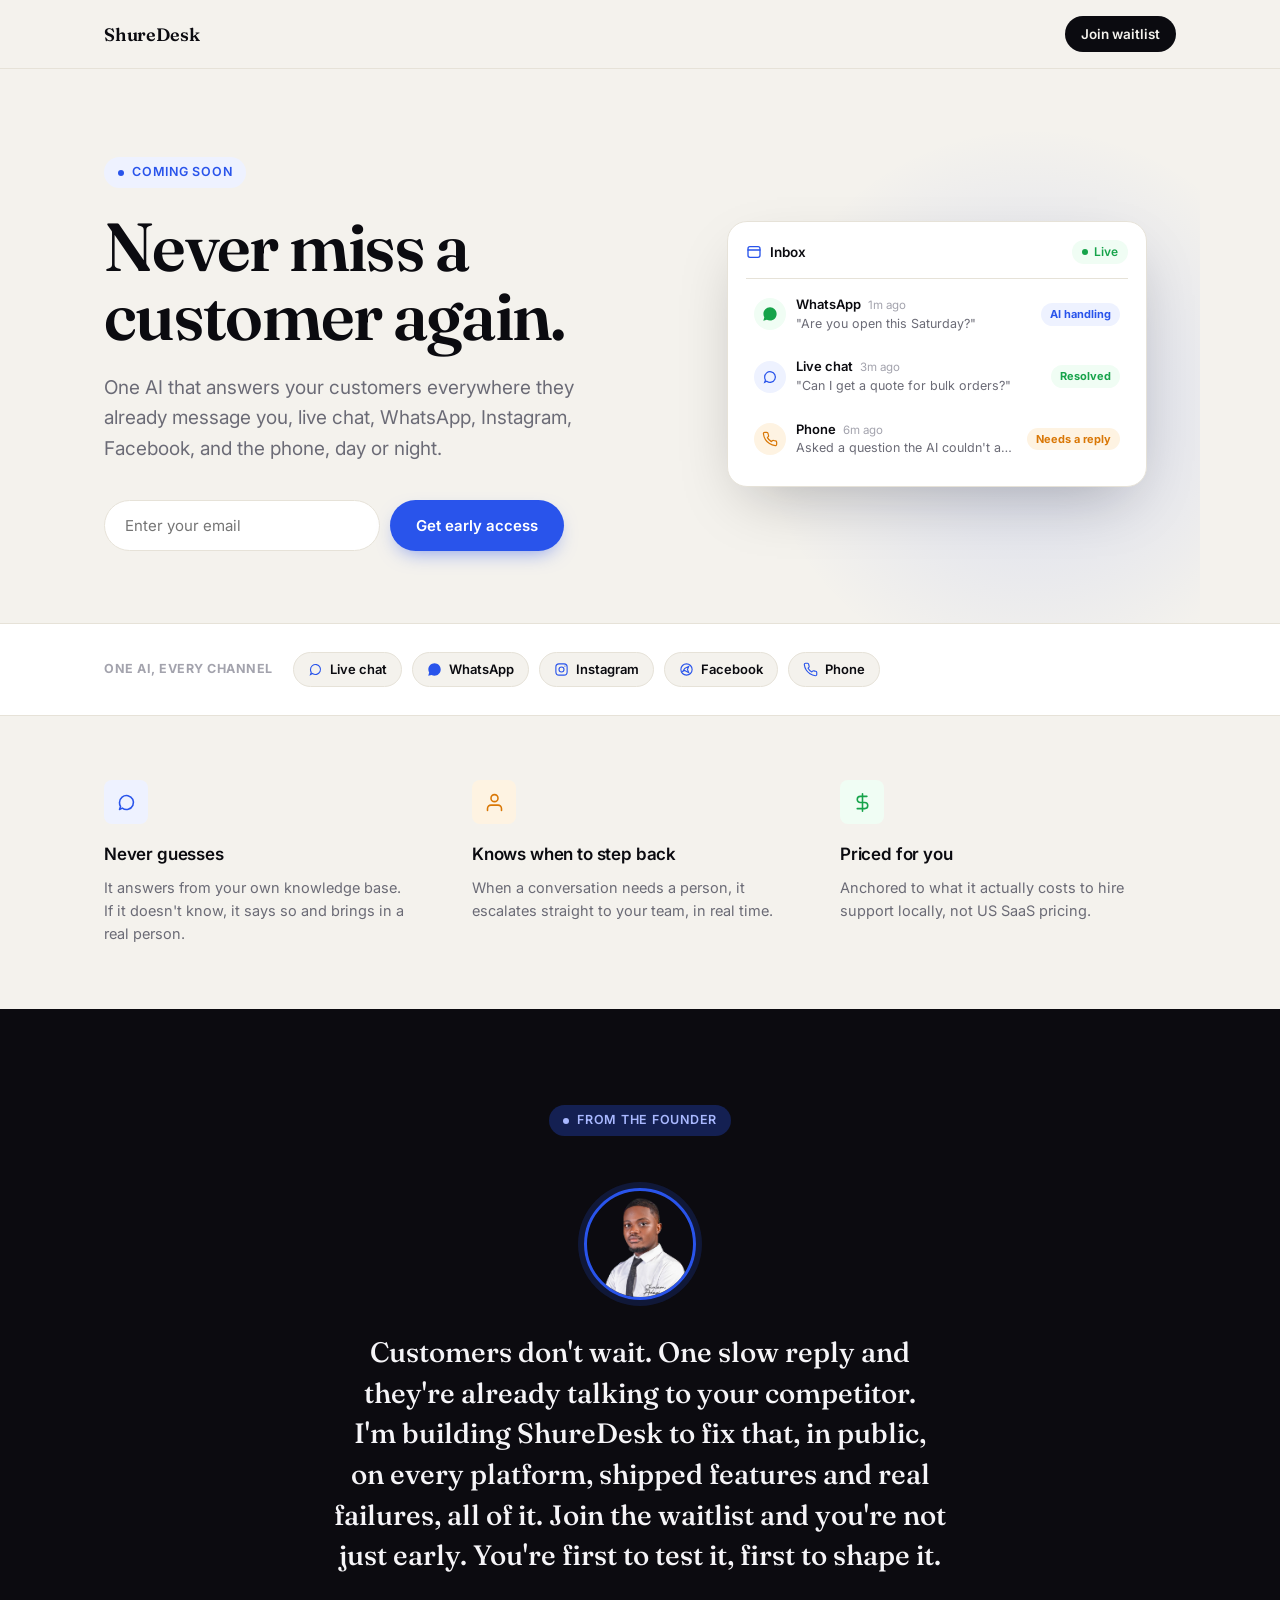
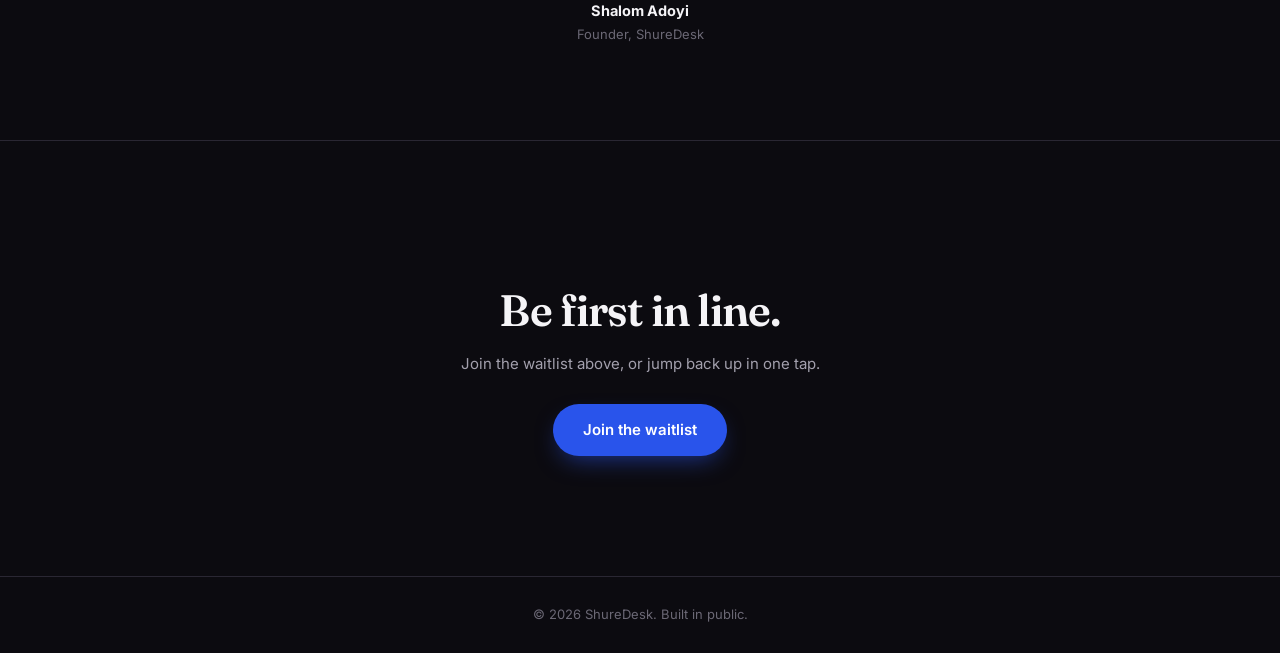
==== index.html @ 43ba2ecc "Remove the pricing/trust row under the hero form Co-Authored-By: Claude Sonnet 5 <noreply@anthropic." ====
<!doctype html>
<html lang="en" data-theme="light">
  <head>
    <meta charset="UTF-8" />
    <meta name="viewport" content="width=device-width, initial-scale=1.0" />
    <title>ShureDesk — Never miss a customer again</title>
    <meta
      name="description"
      content="ShureDesk is one AI that answers your customers everywhere they already message you: live chat, WhatsApp, Instagram, Facebook, and the phone. Join the waitlist."
    />
    <link rel="preconnect" href="https://fonts.googleapis.com" />
    <link rel="preconnect" href="https://fonts.gstatic.com" crossorigin />
    <link
      href="https://fonts.googleapis.com/css2?family=Fraunces:opsz,wght@9..144,500;9..144,600;9..144,700&family=Inter:wght@400;500;600;700&display=swap"
      rel="stylesheet"
    />
    <link rel="stylesheet" href="styles.css" />
  </head>
  <body>
    <nav class="nav">
      <div class="wrap nav-inner">
        <span class="wordmark font-display">ShureDesk</span>
        <a href="#signup" class="nav-cta">Join waitlist</a>
      </div>
    </nav>

    <main>
      <!-- ============ HERO ============ -->
      <section class="hero wrap">
        <div class="hero-glow" aria-hidden="true"></div>

        <div class="reveal hero-copy" id="signup">
          <span class="eyebrow"><span class="eyebrow-dot"></span>Coming soon</span>
          <h1 class="font-display">Never miss a customer again.</h1>
          <p class="lede">
            One AI that answers your customers everywhere they already message you, live chat,
            WhatsApp, Instagram, Facebook, and the phone, day or night.
          </p>

          <form class="signup-form" id="waitlist-form" novalidate>
            <label for="email" class="sr-only" style="position: absolute; left: -9999px">Email address</label>
            <input type="email" id="email" name="email" placeholder="Enter your email" required autocomplete="email" />
            <input type="text" name="company" id="company" tabindex="-1" autocomplete="off" style="position: absolute; left: -9999px" />
            <button type="submit" id="submit-btn">Get early access</button>
          </form>
          <p class="form-status" id="form-status"></p>

          <div class="success-card" id="success-card">
            <h3 class="font-display">You're on the list.</h3>
            <p>We'll email you the moment ShureDesk is ready for early access.</p>
          </div>
        </div>

        <!-- Simulated product UI, not a photo — an honest mockup of what the
             real Inbox looks like, matching the real dashboard's own status
             labels (AI handling / Needs a reply / Resolved). -->
        <div class="reveal reveal-delay-1 hero-visual">
          <div class="inbox-mock">
            <div class="inbox-mock-head">
              <span class="inbox-mock-badge">
                <svg viewBox="0 0 24 24" fill="none" stroke="currentColor" stroke-width="2" stroke-linecap="round" stroke-linejoin="round"><rect x="3" y="4" width="18" height="16" rx="3" /><path d="M3 9h18" /></svg>
                Inbox
              </span>
              <span class="inbox-mock-status"><span class="dot"></span>Live</span>
            </div>
            <ul class="inbox-mock-list">
              <li>
                <span class="inbox-avatar tint-success">
                  <svg viewBox="0 0 24 24" fill="currentColor"><path d="M12.04 2c-5.46 0-9.9 4.44-9.9 9.9 0 1.75.46 3.45 1.32 4.95L2 22l5.25-1.38a9.9 9.9 0 0 0 4.79 1.22h.01c5.46 0 9.9-4.44 9.9-9.9S17.5 2 12.04 2Z" /></svg>
                </span>
                <span class="inbox-row-text">
                  <span class="inbox-row-title">WhatsApp <span class="inbox-row-time">1m ago</span></span>
                  <span class="inbox-row-preview">"Are you open this Saturday?"</span>
                </span>
                <span class="inbox-tag tint-primary">AI handling</span>
              </li>
              <li>
                <span class="inbox-avatar tint-primary">
                  <svg viewBox="0 0 24 24" fill="none" stroke="currentColor" stroke-width="1.8"><path d="M4 12a8 8 0 1 1 3.2 6.4L4 20l1.2-3.4A7.96 7.96 0 0 1 4 12Z" /></svg>
                </span>
                <span class="inbox-row-text">
                  <span class="inbox-row-title">Live chat <span class="inbox-row-time">3m ago</span></span>
                  <span class="inbox-row-preview">"Can I get a quote for bulk orders?"</span>
                </span>
                <span class="inbox-tag tint-success">Resolved</span>
              </li>
              <li>
                <span class="inbox-avatar tint-amber">
                  <svg viewBox="0 0 24 24" fill="none" stroke="currentColor" stroke-width="1.8" stroke-linecap="round" stroke-linejoin="round"><path d="M22 16.92v3a2 2 0 0 1-2.18 2 19.79 19.79 0 0 1-8.63-3.07 19.5 19.5 0 0 1-6-6 19.79 19.79 0 0 1-3.07-8.67A2 2 0 0 1 4.11 2h3a2 2 0 0 1 2 1.72c.13.96.36 1.9.68 2.81a2 2 0 0 1-.45 2.11L8.09 9.91a16 16 0 0 0 6 6l1.27-1.27a2 2 0 0 1 2.11-.45c.91.32 1.85.55 2.81.68A2 2 0 0 1 22 16.92Z" /></svg>
                </span>
                <span class="inbox-row-text">
                  <span class="inbox-row-title">Phone <span class="inbox-row-time">6m ago</span></span>
                  <span class="inbox-row-preview">Asked a question the AI couldn't answer</span>
                </span>
                <span class="inbox-tag tint-amber">Needs a reply</span>
              </li>
            </ul>
          </div>
        </div>
      </section>

      <!-- ============ CHANNEL STRIP ============ -->
      <section class="channel-strip">
        <div class="wrap channel-strip-inner">
          <span class="channel-strip-label">One AI, every channel</span>
          <div class="channel-icons">
            <span class="channel-pill"><svg viewBox="0 0 24 24" fill="none" stroke="currentColor" stroke-width="1.8"><path d="M4 12a8 8 0 1 1 3.2 6.4L4 20l1.2-3.4A7.96 7.96 0 0 1 4 12Z" /></svg>Live chat</span>
            <span class="channel-pill"><svg viewBox="0 0 24 24" fill="currentColor"><path d="M12.04 2c-5.46 0-9.9 4.44-9.9 9.9 0 1.75.46 3.45 1.32 4.95L2 22l5.25-1.38a9.9 9.9 0 0 0 4.79 1.22h.01c5.46 0 9.9-4.44 9.9-9.9S17.5 2 12.04 2Z" /></svg>WhatsApp</span>
            <span class="channel-pill"><svg viewBox="0 0 24 24" fill="none" stroke="currentColor" stroke-width="1.8"><rect x="3" y="3" width="18" height="18" rx="5" /><circle cx="12" cy="12" r="4" /><circle cx="17.5" cy="6.5" r="1" fill="currentColor" stroke="none" /></svg>Instagram</span>
            <span class="channel-pill"><svg viewBox="0 0 24 24" fill="none" stroke="currentColor" stroke-width="1.8"><circle cx="12" cy="12" r="9" /><path d="M9 10.5 15.5 7l-2 5 2 5-6.5-3.5-3 1.5Z" /></svg>Facebook</span>
            <span class="channel-pill"><svg viewBox="0 0 24 24" fill="none" stroke="currentColor" stroke-width="1.8" stroke-linecap="round" stroke-linejoin="round"><path d="M22 16.92v3a2 2 0 0 1-2.18 2 19.79 19.79 0 0 1-8.63-3.07 19.5 19.5 0 0 1-6-6 19.79 19.79 0 0 1-3.07-8.67A2 2 0 0 1 4.11 2h3a2 2 0 0 1 2 1.72c.13.96.36 1.9.68 2.81a2 2 0 0 1-.45 2.11L8.09 9.91a16 16 0 0 0 6 6l1.27-1.27a2 2 0 0 1 2.11-.45c.91.32 1.85.55 2.81.68A2 2 0 0 1 22 16.92Z" /></svg>Phone</span>
          </div>
        </div>
      </section>

      <!-- ============ THREE HIGHLIGHTS ============ -->
      <section class="wrap">
        <div class="highlight-grid">
          <div class="highlight reveal">
            <div class="highlight-icon tint-primary">
              <svg viewBox="0 0 24 24" fill="none" stroke="currentColor" stroke-width="1.8" stroke-linecap="round" stroke-linejoin="round"><path d="M4 12a8 8 0 1 1 3.2 6.4L4 20l1.2-3.4A7.96 7.96 0 0 1 4 12Z" /></svg>
            </div>
            <h3>Never guesses</h3>
            <p>It answers from your own knowledge base. If it doesn't know, it says so and brings in a real person.</p>
          </div>
          <div class="highlight reveal reveal-delay-1">
            <div class="highlight-icon tint-amber">
              <svg viewBox="0 0 24 24" fill="none" stroke="currentColor" stroke-width="1.8" stroke-linecap="round" stroke-linejoin="round"><path d="M20 21v-2a4 4 0 0 0-4-4H8a4 4 0 0 0-4 4v2" /><circle cx="12" cy="7" r="4" /></svg>
            </div>
            <h3>Knows when to step back</h3>
            <p>When a conversation needs a person, it escalates straight to your team, in real time.</p>
          </div>
          <div class="highlight reveal reveal-delay-2">
            <div class="highlight-icon tint-success">
              <svg viewBox="0 0 24 24" fill="none" stroke="currentColor" stroke-width="1.8" stroke-linecap="round" stroke-linejoin="round"><path d="M12 2v20M17 5H9.5a3.5 3.5 0 0 0 0 7h5a3.5 3.5 0 0 1 0 7H6" /></svg>
            </div>
            <h3>Priced for you</h3>
            <p>Anchored to what it actually costs to hire support locally, not US SaaS pricing.</p>
          </div>
        </div>
      </section>

      <!-- ============ FOUNDER'S NOTE (dark spotlight) ============ -->
      <section class="founder-section">
        <div class="wrap founder-note reveal">
          <span class="eyebrow eyebrow-dark"><span class="eyebrow-dot"></span>From the founder</span>
          <div class="founder-photo-wrap">
            <img src="assets/founder.png" alt="Shalom Adoyi, founder of ShureDesk" class="founder-photo" />
          </div>
          <p class="founder-quote font-display">
            Customers don't wait. One slow reply and they're already talking to your
            competitor. I'm building ShureDesk to fix that, in public, on every platform,
            shipped features and real failures, all of it. Join the waitlist and you're not
            just early. You're first to test it, first to shape it.
          </p>
          <p class="founder-name">Shalom Adoyi</p>
          <p class="founder-title">Founder, ShureDesk</p>
        </div>
      </section>

      <!-- ============ FINAL CTA (same dark band as founder + footer) ============ -->
      <section class="final-cta-section">
        <div class="wrap final-cta">
          <h2 class="font-display">Be first in line.</h2>
          <p class="final-cta-sub">Join the waitlist above, or jump back up in one tap.</p>
          <a href="#signup" class="final-cta-btn">Join the waitlist</a>
        </div>
      </section>
    </main>

    <footer class="footer-dark">
      <div class="wrap">&copy; <span id="year"></span> ShureDesk. Built in public.</div>
    </footer>

    <script src="script.js"></script>
  </body>
</html>
---- styles.css ----
/* ShureDesk waitlist — same brand system as the real product (apps/web/app/globals.css):
   warm cream background, one flat royal-blue accent, no gradients, Fraunces + Inter.
   Kept deliberately short: this is a waitlist, one clear action, not a full site. */

:root {
  --bg: #f4f2ed;
  --surface: #ffffff;
  --surface-2: #faf8f3;
  --border: #e6e2d8;
  --ink: #0b0b10;
  --ink-soft: #6b6b76;
  --ink-faint: #a3a3ad;
  --primary: #2954eb;
  --primary-dark: #1e3fc4;
  --primary-soft: #eef2ff;
  --success: #16a34a;
  --success-soft: #f0fdf4;
  --error: #d64545;
  --violet: #7c5cfc;
  --violet-soft: #f1eefb;
  --amber: #d97706;
  --amber-soft: #fef3e2;
  --radius-lg: 20px;
  --radius-md: 12px;
  --radius-sm: 8px;
  --radius-pill: 999px;
  --shadow-card: 0 1px 2px rgba(11, 11, 16, 0.04);
  --shadow-lift: 0 24px 60px -20px rgba(11, 11, 16, 0.28);
  color-scheme: light;

  /* Fixed dark-section tokens, deliberate (not tied to the visitor's OS
   * theme), used for the founder spotlight + closing band so the page has
   * real rhythm instead of one long cream field. Same values already used
   * for this file's prefers-color-scheme dark mode, so a dark-mode visitor
   * sees one consistent dark, not two different darks. */
  --dark-bg: #0c0b10;
  --dark-surface: #17151e;
  --dark-border: #2a2733;
  --dark-ink: #f5f4f7;
  --dark-ink-soft: #a3a0ad;
  --dark-ink-faint: #6b6875;
}

@media (prefers-color-scheme: dark) {
  :root:not([data-theme="light"]) {
    --bg: #0c0b10;
    --surface: #17151e;
    --surface-2: #1c1a24;
    --border: #2a2733;
    --ink: #f5f4f7;
    --ink-soft: #a3a0ad;
    --ink-faint: #6b6875;
    --primary-soft: #16233f;
    --success-soft: #10261a;
    --violet-soft: #241f3d;
    --amber-soft: #2e2210;
    color-scheme: dark;
  }
}

* {
  box-sizing: border-box;
}

html {
  scroll-behavior: smooth;
}

@media (prefers-reduced-motion: reduce) {
  html {
    scroll-behavior: auto;
  }
  * {
    animation-duration: 0.01ms !important;
    animation-iteration-count: 1 !important;
    transition-duration: 0.01ms !important;
  }
}

body {
  margin: 0;
  background: var(--bg);
  color: var(--ink);
  font-family: "Inter", -apple-system, BlinkMacSystemFont, "Segoe UI", sans-serif;
  font-size: 16px;
  line-height: 1.5;
  -webkit-font-smoothing: antialiased;
}

.font-display {
  font-family: "Fraunces", Georgia, serif;
}

img,
svg {
  max-width: 100%;
  display: block;
}

a {
  color: inherit;
}

.wrap {
  max-width: 1120px;
  margin-inline: auto;
  padding-inline: 24px;
}

/* ---------- Nav ---------- */

.nav {
  position: sticky;
  top: 0;
  z-index: 20;
  background: color-mix(in srgb, var(--bg) 88%, transparent);
  backdrop-filter: blur(10px);
  border-bottom: 1px solid var(--border);
}

.nav-inner {
  display: flex;
  align-items: center;
  justify-content: space-between;
  padding-block: 16px;
}

.wordmark {
  font-size: 18px;
  font-weight: 600;
  letter-spacing: -0.01em;
}

.nav-cta {
  display: inline-flex;
  align-items: center;
  font-size: 13.5px;
  font-weight: 600;
  padding: 8px 16px;
  border-radius: var(--radius-pill);
  background: var(--ink);
  color: var(--bg);
  border: none;
  cursor: pointer;
  text-decoration: none;
  transition: transform 150ms ease, opacity 150ms ease;
}

.nav-cta:hover {
  opacity: 0.85;
}

.nav-cta:active {
  transform: scale(0.97);
}

/* ---------- Hero ---------- */

.hero {
  position: relative;
  display: grid;
  grid-template-columns: 1.05fr 0.95fr;
  gap: 64px;
  align-items: center;
  padding-block: 88px 72px;
  overflow: hidden;
}

/* A single soft, one-hue glow behind the mockup, not a rainbow gradient,
   just enough to give the hero depth. Purely decorative, sits behind
   everything, never interferes with layout or reading order. */
.hero-glow {
  position: absolute;
  top: 10%;
  right: -10%;
  width: 560px;
  height: 560px;
  background: radial-gradient(circle, color-mix(in srgb, var(--primary) 14%, transparent) 0%, transparent 70%);
  pointer-events: none;
  z-index: 0;
}

.hero-copy,
.hero-visual {
  position: relative;
  z-index: 1;
  /* Grid items default to min-width:auto, which refuses to shrink below the
     content's intrinsic width (e.g. the signup form's nowrap button) — the
     classic CSS Grid overflow trap. Without this, the page overflows
     horizontally at phone width. */
  min-width: 0;
}

@media (max-width: 860px) {
  .hero {
    grid-template-columns: 1fr;
    padding-block: 48px 32px;
    gap: 40px;
  }
  .hero-glow {
    width: 380px;
    height: 380px;
    top: -5%;
    right: -15%;
  }
}

.eyebrow {
  display: inline-flex;
  align-items: center;
  gap: 8px;
  font-size: 12.5px;
  font-weight: 600;
  letter-spacing: 0.06em;
  text-transform: uppercase;
  color: var(--primary);
  background: var(--primary-soft);
  border-radius: var(--radius-pill);
  padding: 6px 14px;
  margin-bottom: 24px;
}

.eyebrow-dot {
  width: 6px;
  height: 6px;
  border-radius: 50%;
  background: var(--primary);
}

.hero h1 {
  font-size: clamp(42px, 6vw, 68px);
  line-height: 1.02;
  letter-spacing: -0.025em;
  font-weight: 600;
  margin: 0 0 22px;
  text-wrap: balance;
}

.hero p.lede {
  font-size: 19px;
  line-height: 1.6;
  color: var(--ink-soft);
  max-width: 50ch;
  margin: 0 0 36px;
}

/* ---------- Signup form ---------- */

.signup-form {
  display: flex;
  gap: 10px;
  max-width: 460px;
}

/* A class-based `display` and the browser's built-in [hidden] rule have
   equal CSS specificity, and this stylesheet loads after the browser's
   default one, so `display: flex` above was silently winning the tie and
   `form.hidden = true` (set on success in script.js) did nothing, the form
   stayed on screen with its disabled "Joining…" button frozen on top of the
   success card. This rule forces [hidden] to actually win. */
.signup-form[hidden] {
  display: none;
}

@media (max-width: 480px) {
  .signup-form {
    flex-direction: column;
  }
}

.signup-form input[type="email"] {
  flex: 1;
  min-width: 0;
  padding: 15px 20px;
  border-radius: var(--radius-pill);
  border: 1.5px solid var(--border);
  background: var(--surface);
  color: var(--ink);
  font-size: 15px;
  font-family: inherit;
  outline: none;
  transition: border-color 150ms ease, box-shadow 150ms ease;
}

.signup-form input[type="email"]:focus {
  border-color: var(--primary);
  box-shadow: 0 0 0 4px var(--primary-soft);
}

.signup-form button {
  flex: none;
  padding: 15px 26px;
  border-radius: var(--radius-pill);
  border: none;
  background: var(--primary);
  color: #fff;
  font-size: 15px;
  font-weight: 600;
  font-family: inherit;
  cursor: pointer;
  box-shadow: 0 8px 20px -8px color-mix(in srgb, var(--primary) 60%, transparent);
  transition: transform 150ms ease, background 150ms ease, box-shadow 150ms ease;
  white-space: nowrap;
}

.signup-form button:hover {
  background: var(--primary-dark);
  box-shadow: 0 10px 24px -8px color-mix(in srgb, var(--primary) 70%, transparent);
}

.signup-form button:active {
  transform: scale(0.97);
}

.signup-form button:disabled {
  opacity: 0.6;
  cursor: not-allowed;
  box-shadow: none;
}

.form-status {
  margin-top: 14px;
  font-size: 14px;
  font-weight: 500;
  display: none;
}

.form-status.visible {
  display: block;
}

.form-status.success {
  color: var(--success);
}

.form-status.error {
  color: var(--error);
}

.success-card {
  display: none;
  max-width: 460px;
  padding: 20px 22px;
  background: var(--success-soft);
  border: 1px solid color-mix(in srgb, var(--success) 30%, transparent);
  border-radius: var(--radius-md);
}

.success-card.visible {
  display: block;
}

.success-card h3 {
  margin: 0 0 4px;
  font-size: 15px;
  color: var(--success);
}

.success-card p {
  margin: 0;
  font-size: 13.5px;
  color: var(--ink-soft);
}

/* ---------- Inbox mockup (hero right column) ---------- */

.inbox-mock {
  background: var(--surface);
  border: 1px solid var(--border);
  border-radius: var(--radius-lg);
  box-shadow: var(--shadow-lift);
  padding: 18px;
  max-width: 420px;
  margin-inline: auto;
}

.inbox-mock-head {
  display: flex;
  align-items: center;
  justify-content: space-between;
  padding-bottom: 14px;
  margin-bottom: 6px;
  border-bottom: 1px solid var(--border);
}

.inbox-mock-badge {
  display: inline-flex;
  align-items: center;
  gap: 8px;
  font-size: 13.5px;
  font-weight: 600;
  color: var(--ink);
}

.inbox-mock-badge svg {
  width: 16px;
  height: 16px;
  color: var(--primary);
}

.inbox-mock-status {
  display: inline-flex;
  align-items: center;
  gap: 6px;
  font-size: 12px;
  font-weight: 600;
  color: var(--success);
  background: var(--success-soft);
  border-radius: var(--radius-pill);
  padding: 3px 10px;
}

.inbox-mock-status .dot {
  width: 6px;
  height: 6px;
  border-radius: 50%;
  background: var(--success);
}

.inbox-mock-list {
  list-style: none;
  margin: 0;
  padding: 0;
  display: flex;
  flex-direction: column;
  gap: 4px;
}

.inbox-mock-list li {
  display: flex;
  align-items: center;
  gap: 10px;
  padding: 10px 8px;
  border-radius: var(--radius-md);
  transition: background 150ms ease;
}

.inbox-mock-list li:hover {
  background: var(--surface-2);
}

.inbox-avatar {
  flex: none;
  width: 32px;
  height: 32px;
  border-radius: 50%;
  display: flex;
  align-items: center;
  justify-content: center;
}

.inbox-avatar svg {
  width: 16px;
  height: 16px;
}

.inbox-row-text {
  display: flex;
  flex-direction: column;
  min-width: 0;
  flex: 1;
}

.inbox-row-title {
  font-size: 13px;
  font-weight: 600;
  color: var(--ink);
}

.inbox-row-time {
  font-weight: 400;
  color: var(--ink-faint);
  font-size: 11.5px;
  margin-left: 4px;
}

.inbox-row-preview {
  font-size: 12.5px;
  color: var(--ink-soft);
  white-space: nowrap;
  overflow: hidden;
  text-overflow: ellipsis;
}

.inbox-tag {
  flex: none;
  font-size: 11px;
  font-weight: 700;
  padding: 3px 9px;
  border-radius: var(--radius-pill);
}

/* ---------- Tint utilities (icon badges throughout) ---------- */

.tint-primary {
  background: var(--primary-soft);
  color: var(--primary);
}
.tint-violet {
  background: var(--violet-soft);
  color: var(--violet);
}
.tint-amber {
  background: var(--amber-soft);
  color: var(--amber);
}
.tint-success {
  background: var(--success-soft);
  color: var(--success);
}

/* ---------- Channel strip ---------- */

.channel-strip {
  background: var(--surface);
  border-block: 1px solid var(--border);
  padding-block: 28px;
}

.channel-strip-inner {
  display: flex;
  align-items: center;
  gap: 20px;
  flex-wrap: wrap;
}

.channel-strip-label {
  font-size: 12.5px;
  font-weight: 700;
  letter-spacing: 0.04em;
  text-transform: uppercase;
  color: var(--ink-faint);
  flex: none;
}

.channel-icons {
  display: flex;
  flex-wrap: wrap;
  gap: 10px;
  flex: 1;
}

.channel-pill {
  display: inline-flex;
  align-items: center;
  gap: 7px;
  font-size: 13px;
  font-weight: 600;
  color: var(--ink);
  background: var(--bg);
  border: 1px solid var(--border);
  border-radius: var(--radius-pill);
  padding: 7px 14px;
}

.channel-pill svg {
  width: 15px;
  height: 15px;
  color: var(--primary);
}

/* ---------- Sections ---------- */

section {
  padding-block: 64px;
}

/* ---------- Three highlights ---------- */

.highlight-grid {
  display: grid;
  grid-template-columns: repeat(3, 1fr);
  gap: 32px;
}

@media (max-width: 760px) {
  .highlight-grid {
    grid-template-columns: 1fr;
    gap: 36px;
  }
}

.highlight-icon {
  width: 44px;
  height: 44px;
  border-radius: var(--radius-sm);
  display: flex;
  align-items: center;
  justify-content: center;
  margin-bottom: 18px;
}

.highlight-icon svg {
  width: 21px;
  height: 21px;
}

.highlight h3 {
  font-size: 17px;
  font-weight: 600;
  margin: 0 0 8px;
  letter-spacing: -0.01em;
}

.highlight p {
  font-size: 14.5px;
  line-height: 1.6;
  color: var(--ink-soft);
  margin: 0;
  max-width: 34ch;
}

/* ---------- Founder's note (dark spotlight section) ---------- */

.founder-section {
  background: var(--dark-bg);
  padding-block: 96px;
}

.founder-note {
  display: flex;
  flex-direction: column;
  align-items: center;
  text-align: center;
  max-width: 700px;
}

.eyebrow-dark {
  color: #a9b8ff;
  background: color-mix(in srgb, var(--primary) 30%, transparent);
}

.eyebrow-dark .eyebrow-dot {
  background: #a9b8ff;
}

.founder-photo-wrap {
  margin: 28px 0 32px;
}

.founder-photo {
  width: 112px;
  height: 112px;
  border-radius: 50%;
  object-fit: cover;
  object-position: top center;
  border: 3px solid var(--primary);
  box-shadow: 0 0 0 6px color-mix(in srgb, var(--primary) 18%, transparent);
  display: block;
}

.founder-quote {
  font-size: clamp(21px, 2.6vw, 28px);
  line-height: 1.45;
  font-weight: 500;
  color: var(--dark-ink);
  margin: 0 0 24px;
  text-wrap: balance;
}

.founder-name {
  margin: 0;
  font-size: 14.5px;
  font-weight: 700;
  color: var(--dark-ink);
}

.founder-title {
  margin: 3px 0 0;
  font-size: 13px;
  color: var(--dark-ink-faint);
}

/* ---------- Final CTA + footer (same dark band as the founder section) ---------- */

.final-cta-section {
  background: var(--dark-bg);
  border-top: 1px solid var(--dark-border);
}

.final-cta {
  text-align: center;
  padding-block: 72px 56px;
}

.final-cta h2 {
  font-size: clamp(30px, 4.2vw, 44px);
  font-weight: 600;
  letter-spacing: -0.02em;
  color: var(--dark-ink);
  margin: 0 0 10px;
}

.final-cta-sub {
  margin: 0 0 28px;
  font-size: 15px;
  color: var(--dark-ink-soft);
}

.final-cta-btn {
  display: inline-flex;
  align-items: center;
  justify-content: center;
  padding: 15px 30px;
  border-radius: var(--radius-pill);
  background: var(--primary);
  color: #fff;
  font-size: 15px;
  font-weight: 600;
  text-decoration: none;
  box-shadow: 0 10px 24px -8px color-mix(in srgb, var(--primary) 60%, transparent);
  transition: transform 150ms ease, background 150ms ease;
}

.final-cta-btn:hover {
  background: var(--primary-dark);
}

.final-cta-btn:active {
  transform: scale(0.97);
}

.footer-dark {
  background: var(--dark-bg);
  border-top: 1px solid var(--dark-border);
  padding-block: 28px;
  text-align: center;
  font-size: 13px;
  color: var(--dark-ink-faint);
}

/* ---------- Reveal-on-load (restrained, not scroll-jacked) ---------- */

.reveal {
  animation: fade-up 600ms cubic-bezier(0.16, 1, 0.3, 1) both;
}

.reveal-delay-1 {
  animation-delay: 80ms;
}
.reveal-delay-2 {
  animation-delay: 160ms;
}

@keyframes fade-up {
  from {
    opacity: 0;
    transform: translateY(10px);
  }
  to {
    opacity: 1;
    transform: translateY(0);
  }
}
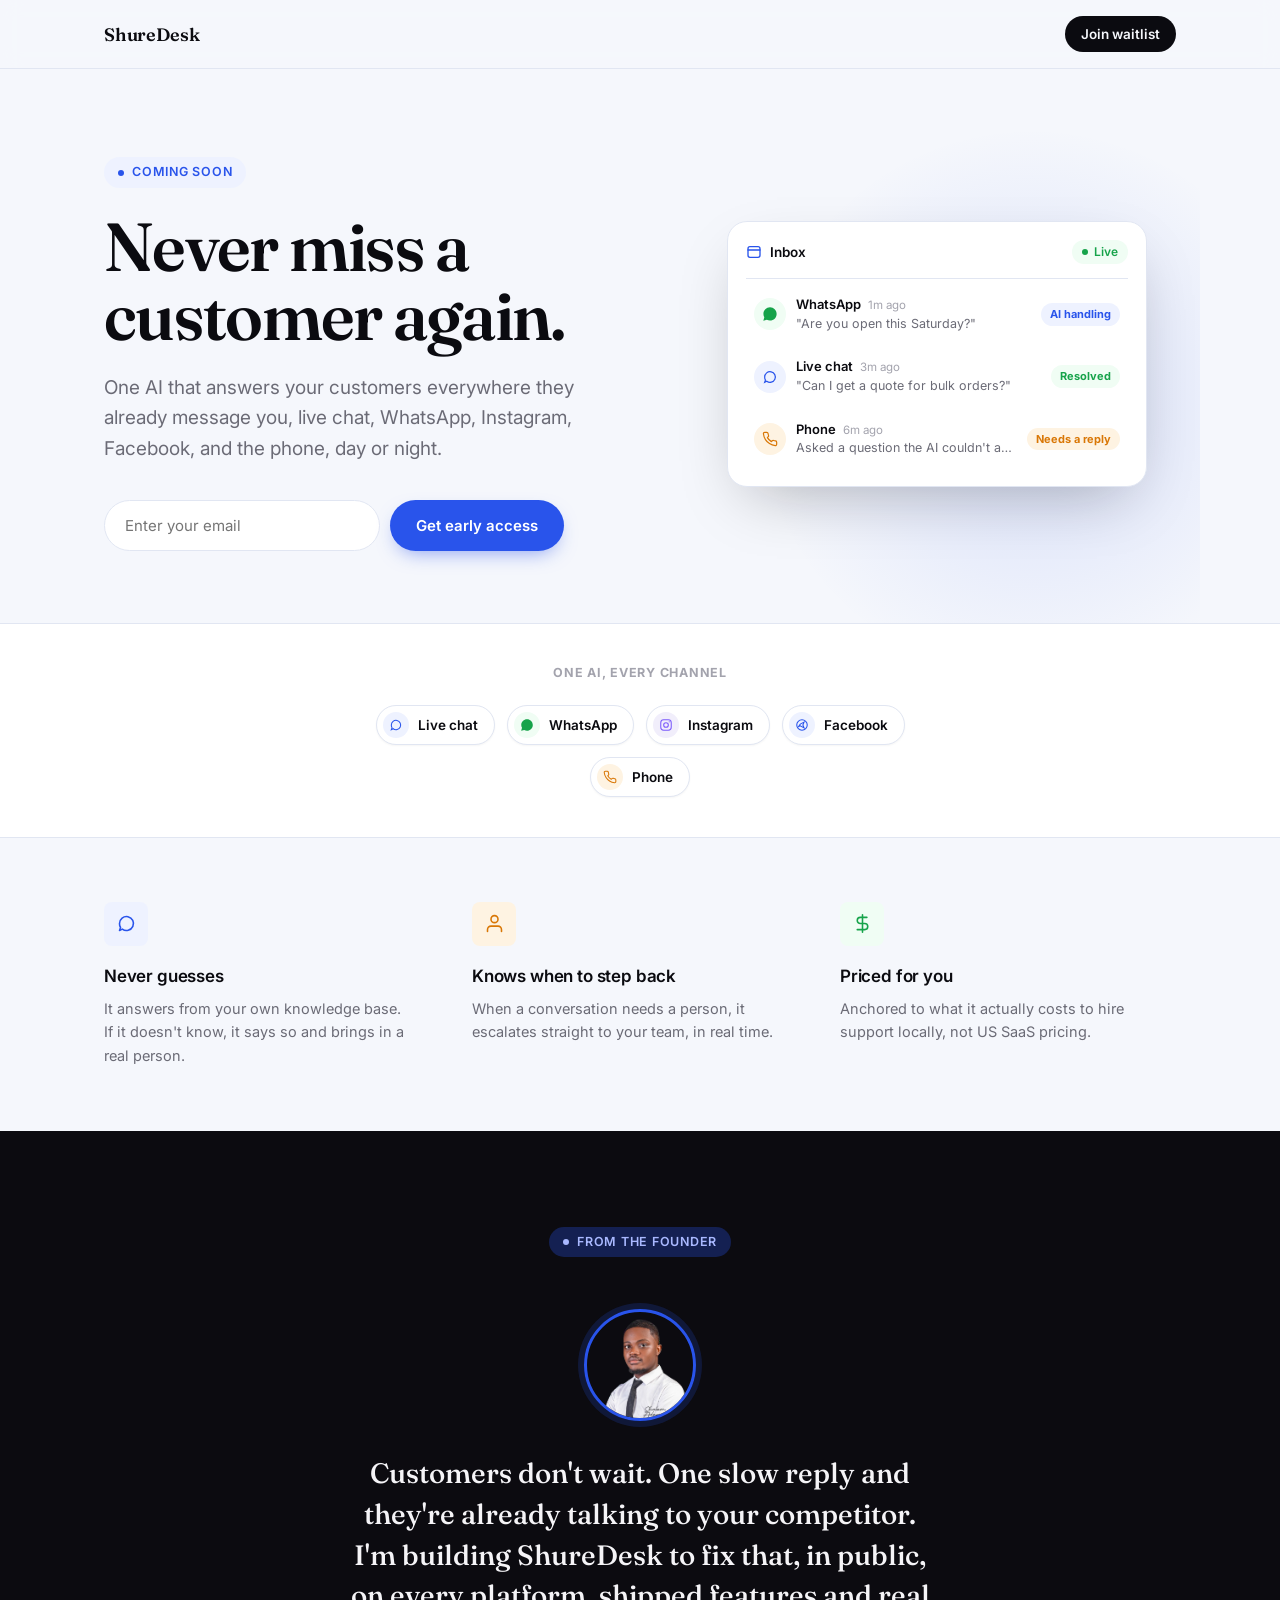
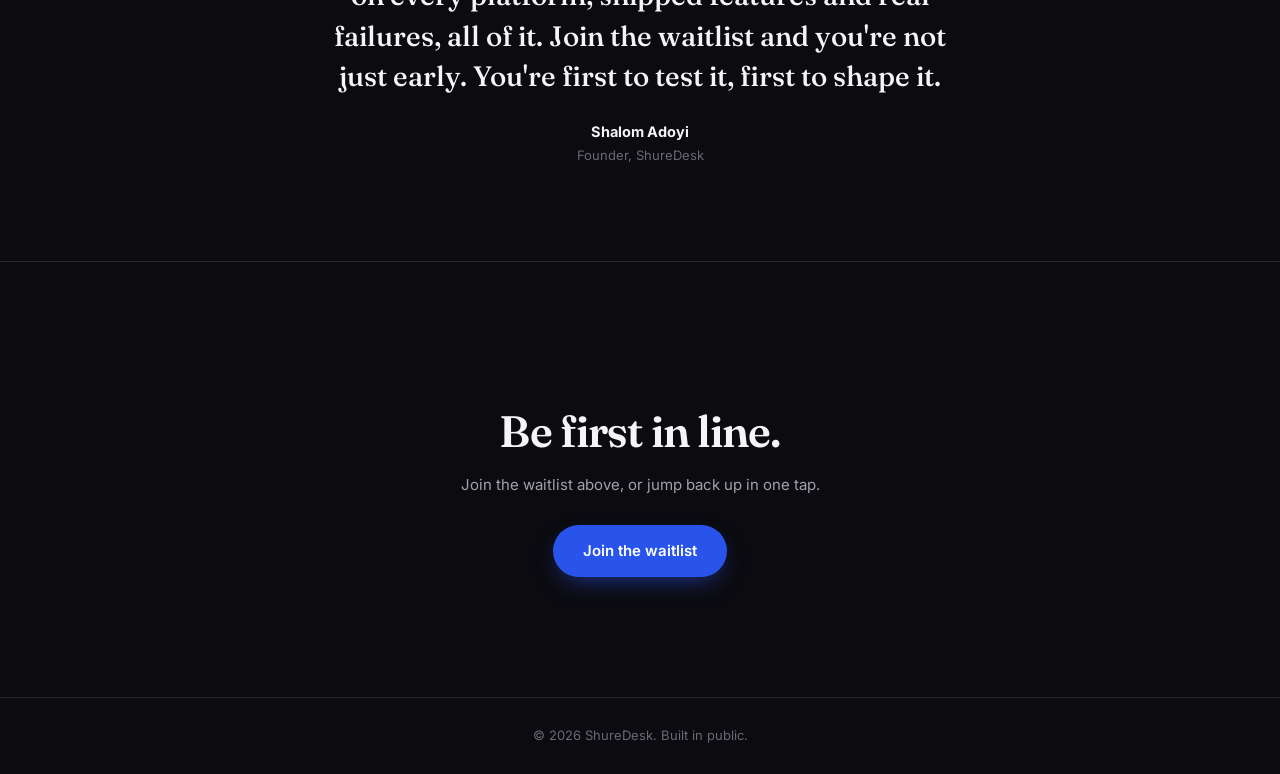
==== commit bbd87e5a: "Redesign the channel strip, was lopsided at mid widths The old layout (label left, pills wrapping ri" ====
--- a/index.html
+++ b/index.html
@@ -104,11 +104,26 @@
         <div class="wrap channel-strip-inner">
           <span class="channel-strip-label">One AI, every channel</span>
           <div class="channel-icons">
-            <span class="channel-pill"><svg viewBox="0 0 24 24" fill="none" stroke="currentColor" stroke-width="1.8"><path d="M4 12a8 8 0 1 1 3.2 6.4L4 20l1.2-3.4A7.96 7.96 0 0 1 4 12Z" /></svg>Live chat</span>
-            <span class="channel-pill"><svg viewBox="0 0 24 24" fill="currentColor"><path d="M12.04 2c-5.46 0-9.9 4.44-9.9 9.9 0 1.75.46 3.45 1.32 4.95L2 22l5.25-1.38a9.9 9.9 0 0 0 4.79 1.22h.01c5.46 0 9.9-4.44 9.9-9.9S17.5 2 12.04 2Z" /></svg>WhatsApp</span>
-            <span class="channel-pill"><svg viewBox="0 0 24 24" fill="none" stroke="currentColor" stroke-width="1.8"><rect x="3" y="3" width="18" height="18" rx="5" /><circle cx="12" cy="12" r="4" /><circle cx="17.5" cy="6.5" r="1" fill="currentColor" stroke="none" /></svg>Instagram</span>
-            <span class="channel-pill"><svg viewBox="0 0 24 24" fill="none" stroke="currentColor" stroke-width="1.8"><circle cx="12" cy="12" r="9" /><path d="M9 10.5 15.5 7l-2 5 2 5-6.5-3.5-3 1.5Z" /></svg>Facebook</span>
-            <span class="channel-pill"><svg viewBox="0 0 24 24" fill="none" stroke="currentColor" stroke-width="1.8" stroke-linecap="round" stroke-linejoin="round"><path d="M22 16.92v3a2 2 0 0 1-2.18 2 19.79 19.79 0 0 1-8.63-3.07 19.5 19.5 0 0 1-6-6 19.79 19.79 0 0 1-3.07-8.67A2 2 0 0 1 4.11 2h3a2 2 0 0 1 2 1.72c.13.96.36 1.9.68 2.81a2 2 0 0 1-.45 2.11L8.09 9.91a16 16 0 0 0 6 6l1.27-1.27a2 2 0 0 1 2.11-.45c.91.32 1.85.55 2.81.68A2 2 0 0 1 22 16.92Z" /></svg>Phone</span>
+            <span class="channel-pill">
+              <span class="channel-pill-icon tint-primary"><svg viewBox="0 0 24 24" fill="none" stroke="currentColor" stroke-width="1.8"><path d="M4 12a8 8 0 1 1 3.2 6.4L4 20l1.2-3.4A7.96 7.96 0 0 1 4 12Z" /></svg></span>
+              Live chat
+            </span>
+            <span class="channel-pill">
+              <span class="channel-pill-icon tint-success"><svg viewBox="0 0 24 24" fill="currentColor"><path d="M12.04 2c-5.46 0-9.9 4.44-9.9 9.9 0 1.75.46 3.45 1.32 4.95L2 22l5.25-1.38a9.9 9.9 0 0 0 4.79 1.22h.01c5.46 0 9.9-4.44 9.9-9.9S17.5 2 12.04 2Z" /></svg></span>
+              WhatsApp
+            </span>
+            <span class="channel-pill">
+              <span class="channel-pill-icon tint-violet"><svg viewBox="0 0 24 24" fill="none" stroke="currentColor" stroke-width="1.8"><rect x="3" y="3" width="18" height="18" rx="5" /><circle cx="12" cy="12" r="4" /><circle cx="17.5" cy="6.5" r="1" fill="currentColor" stroke="none" /></svg></span>
+              Instagram
+            </span>
+            <span class="channel-pill">
+              <span class="channel-pill-icon tint-primary"><svg viewBox="0 0 24 24" fill="none" stroke="currentColor" stroke-width="1.8"><circle cx="12" cy="12" r="9" /><path d="M9 10.5 15.5 7l-2 5 2 5-6.5-3.5-3 1.5Z" /></svg></span>
+              Facebook
+            </span>
+            <span class="channel-pill">
+              <span class="channel-pill-icon tint-amber"><svg viewBox="0 0 24 24" fill="none" stroke="currentColor" stroke-width="1.8" stroke-linecap="round" stroke-linejoin="round"><path d="M22 16.92v3a2 2 0 0 1-2.18 2 19.79 19.79 0 0 1-8.63-3.07 19.5 19.5 0 0 1-6-6 19.79 19.79 0 0 1-3.07-8.67A2 2 0 0 1 4.11 2h3a2 2 0 0 1 2 1.72c.13.96.36 1.9.68 2.81a2 2 0 0 1-.45 2.11L8.09 9.91a16 16 0 0 0 6 6l1.27-1.27a2 2 0 0 1 2.11-.45c.91.32 1.85.55 2.81.68A2 2 0 0 1 22 16.92Z" /></svg></span>
+              Phone
+            </span>
           </div>
         </div>
       </section>
--- a/styles.css
+++ b/styles.css
@@ -1,12 +1,15 @@
 /* ShureDesk waitlist — same brand system as the real product (apps/web/app/globals.css):
-   warm cream background, one flat royal-blue accent, no gradients, Fraunces + Inter.
-   Kept deliberately short: this is a waitlist, one clear action, not a full site. */
+   one flat royal-blue accent, no gradients, Fraunces + Inter. The page
+   background is a deliberate departure from the product's warm cream: a
+   cool, soft blue-white instead, ties into the accent color rather than
+   reading as plain grey. Waitlist-only, the rest of the brand keeps the
+   warm cream. */
 
 :root {
-  --bg: #f4f2ed;
+  --bg: #f5f7fc;
   --surface: #ffffff;
-  --surface-2: #faf8f3;
-  --border: #e6e2d8;
+  --surface-2: #eef1fa;
+  --border: #e1e6f2;
   --ink: #0b0b10;
   --ink-soft: #6b6b76;
   --ink-faint: #a3a3ad;
@@ -514,49 +517,66 @@
 .channel-strip {
   background: var(--surface);
   border-block: 1px solid var(--border);
-  padding-block: 28px;
+  padding-block: 40px;
 }
 
 .channel-strip-inner {
   display: flex;
-  align-items: center;
-  gap: 20px;
-  flex-wrap: wrap;
+  flex-direction: column;
+  align-items: center;
+  gap: 22px;
+  text-align: center;
 }
 
 .channel-strip-label {
   font-size: 12.5px;
   font-weight: 700;
-  letter-spacing: 0.04em;
+  letter-spacing: 0.06em;
   text-transform: uppercase;
   color: var(--ink-faint);
-  flex: none;
 }
 
 .channel-icons {
   display: flex;
   flex-wrap: wrap;
-  gap: 10px;
-  flex: 1;
+  justify-content: center;
+  gap: 12px;
+  max-width: 560px;
 }
 
 .channel-pill {
   display: inline-flex;
   align-items: center;
-  gap: 7px;
-  font-size: 13px;
+  gap: 9px;
+  font-size: 13.5px;
   font-weight: 600;
   color: var(--ink);
-  background: var(--bg);
+  background: var(--surface);
   border: 1px solid var(--border);
   border-radius: var(--radius-pill);
-  padding: 7px 14px;
-}
-
-.channel-pill svg {
-  width: 15px;
-  height: 15px;
-  color: var(--primary);
+  padding: 6px 16px 6px 6px;
+  box-shadow: var(--shadow-card);
+  transition: transform 150ms ease, box-shadow 150ms ease;
+}
+
+.channel-pill:hover {
+  transform: translateY(-2px);
+  box-shadow: var(--shadow-lift);
+}
+
+.channel-pill-icon {
+  flex: none;
+  width: 26px;
+  height: 26px;
+  border-radius: 50%;
+  display: flex;
+  align-items: center;
+  justify-content: center;
+}
+
+.channel-pill-icon svg {
+  width: 14px;
+  height: 14px;
 }
 
 /* ---------- Sections ---------- */
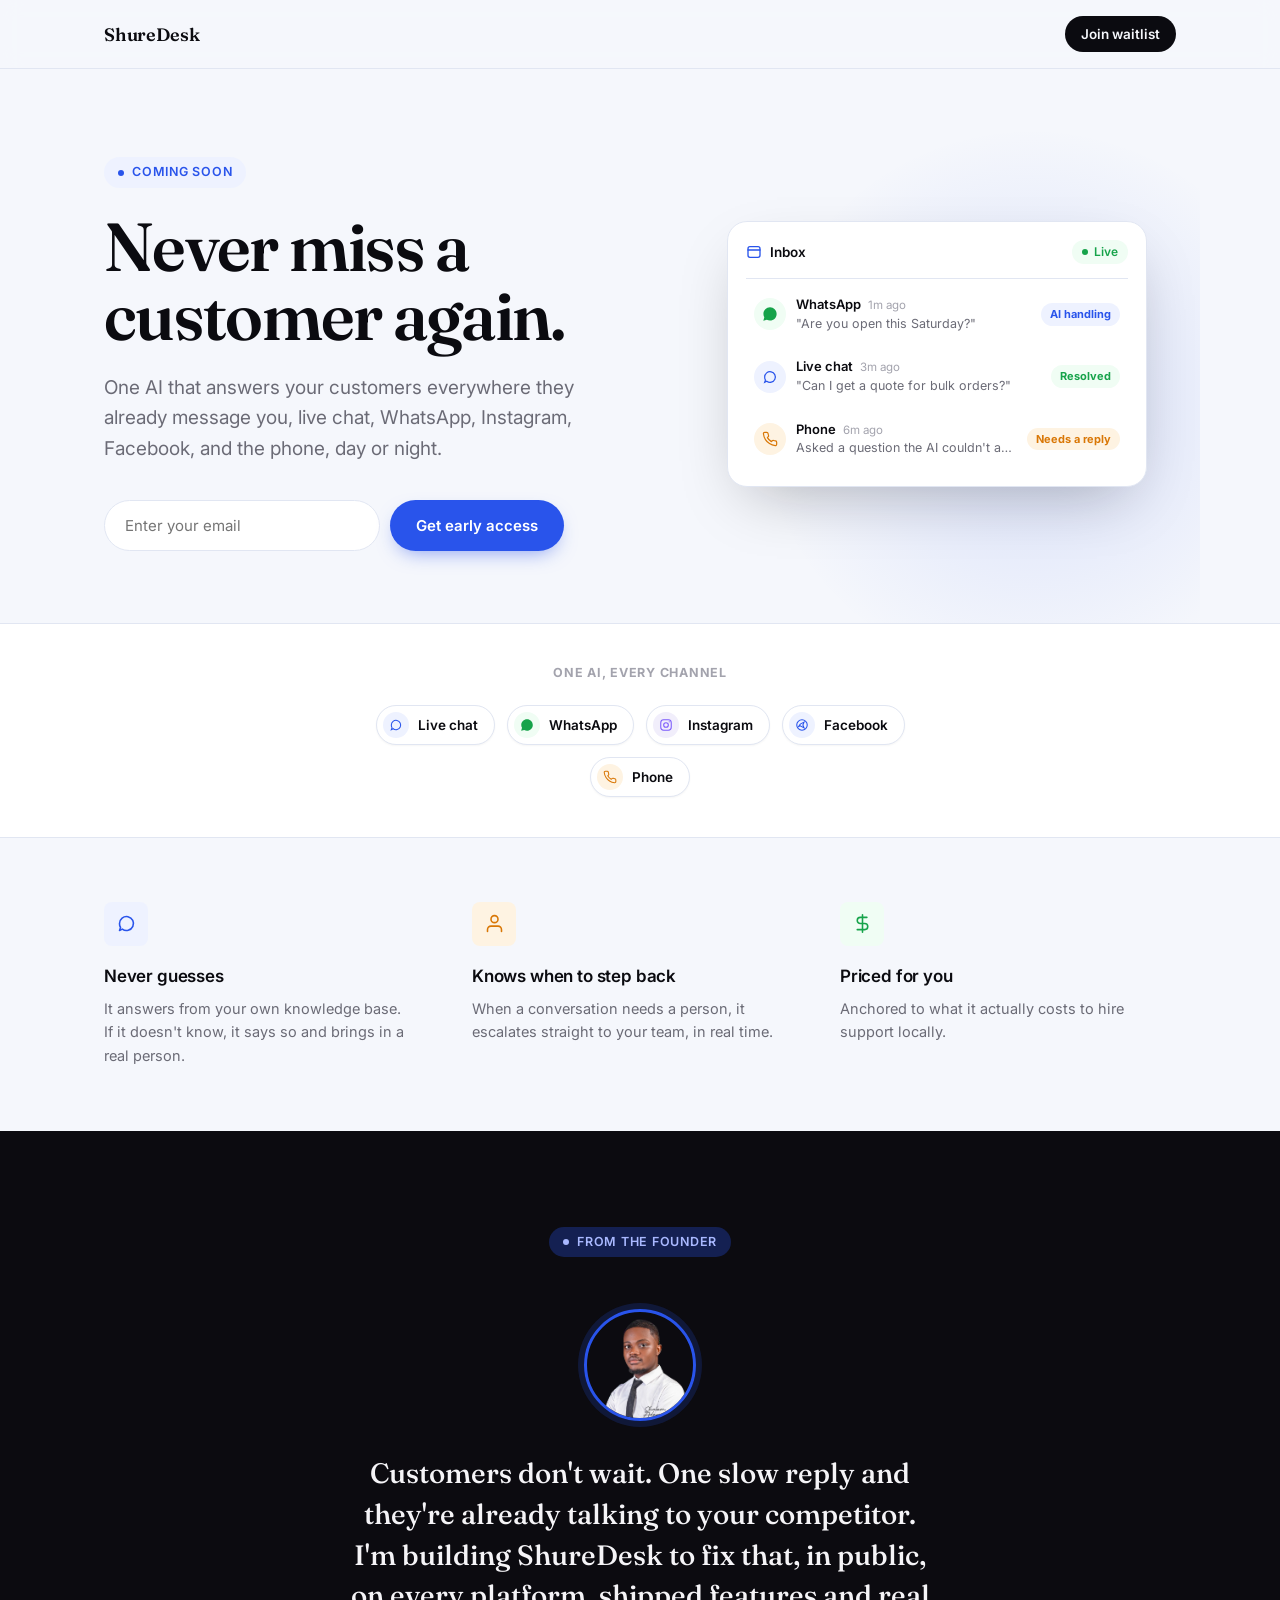
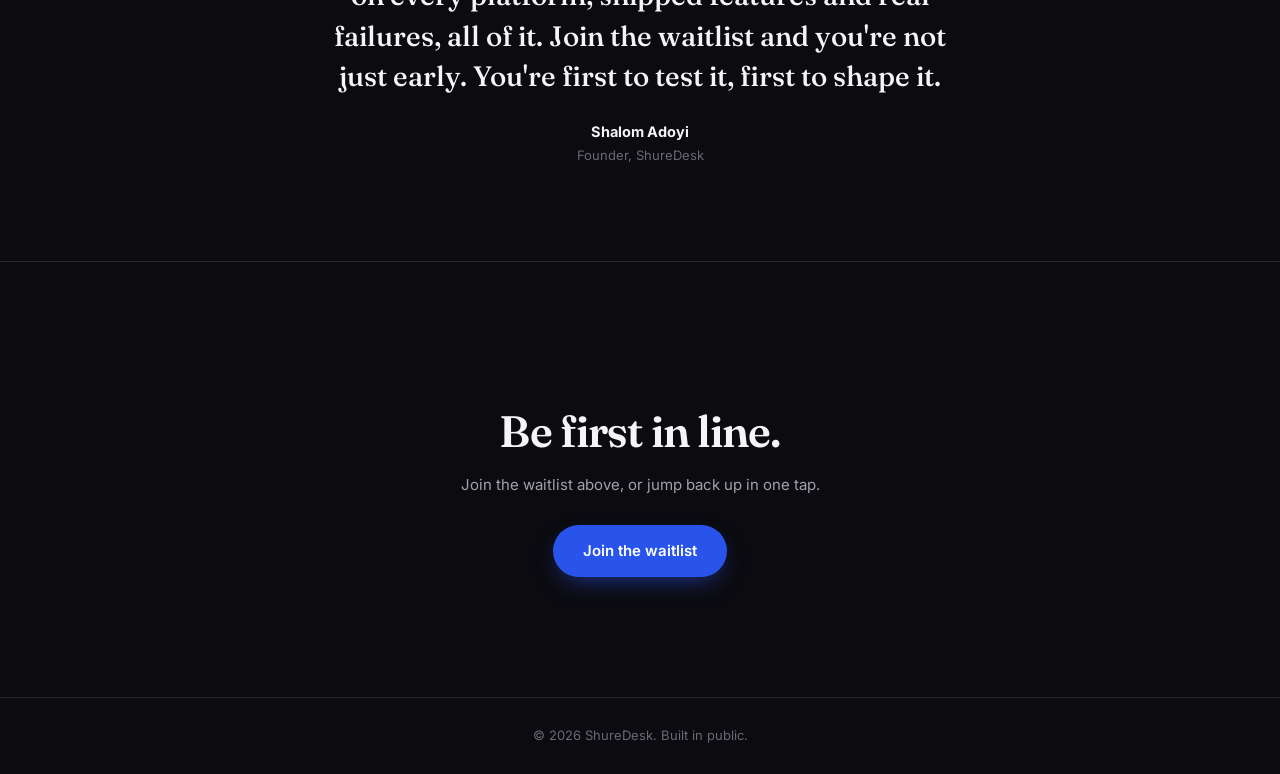
==== commit 4bebc632: "Redesign the confirmation email, add a share nudge, drop the US SaaS line The welcome email was plai" ====
--- a/index.html
+++ b/index.html
@@ -150,7 +150,7 @@
               <svg viewBox="0 0 24 24" fill="none" stroke="currentColor" stroke-width="1.8" stroke-linecap="round" stroke-linejoin="round"><path d="M12 2v20M17 5H9.5a3.5 3.5 0 0 0 0 7h5a3.5 3.5 0 0 1 0 7H6" /></svg>
             </div>
             <h3>Priced for you</h3>
-            <p>Anchored to what it actually costs to hire support locally, not US SaaS pricing.</p>
+            <p>Anchored to what it actually costs to hire support locally.</p>
           </div>
         </div>
       </section>
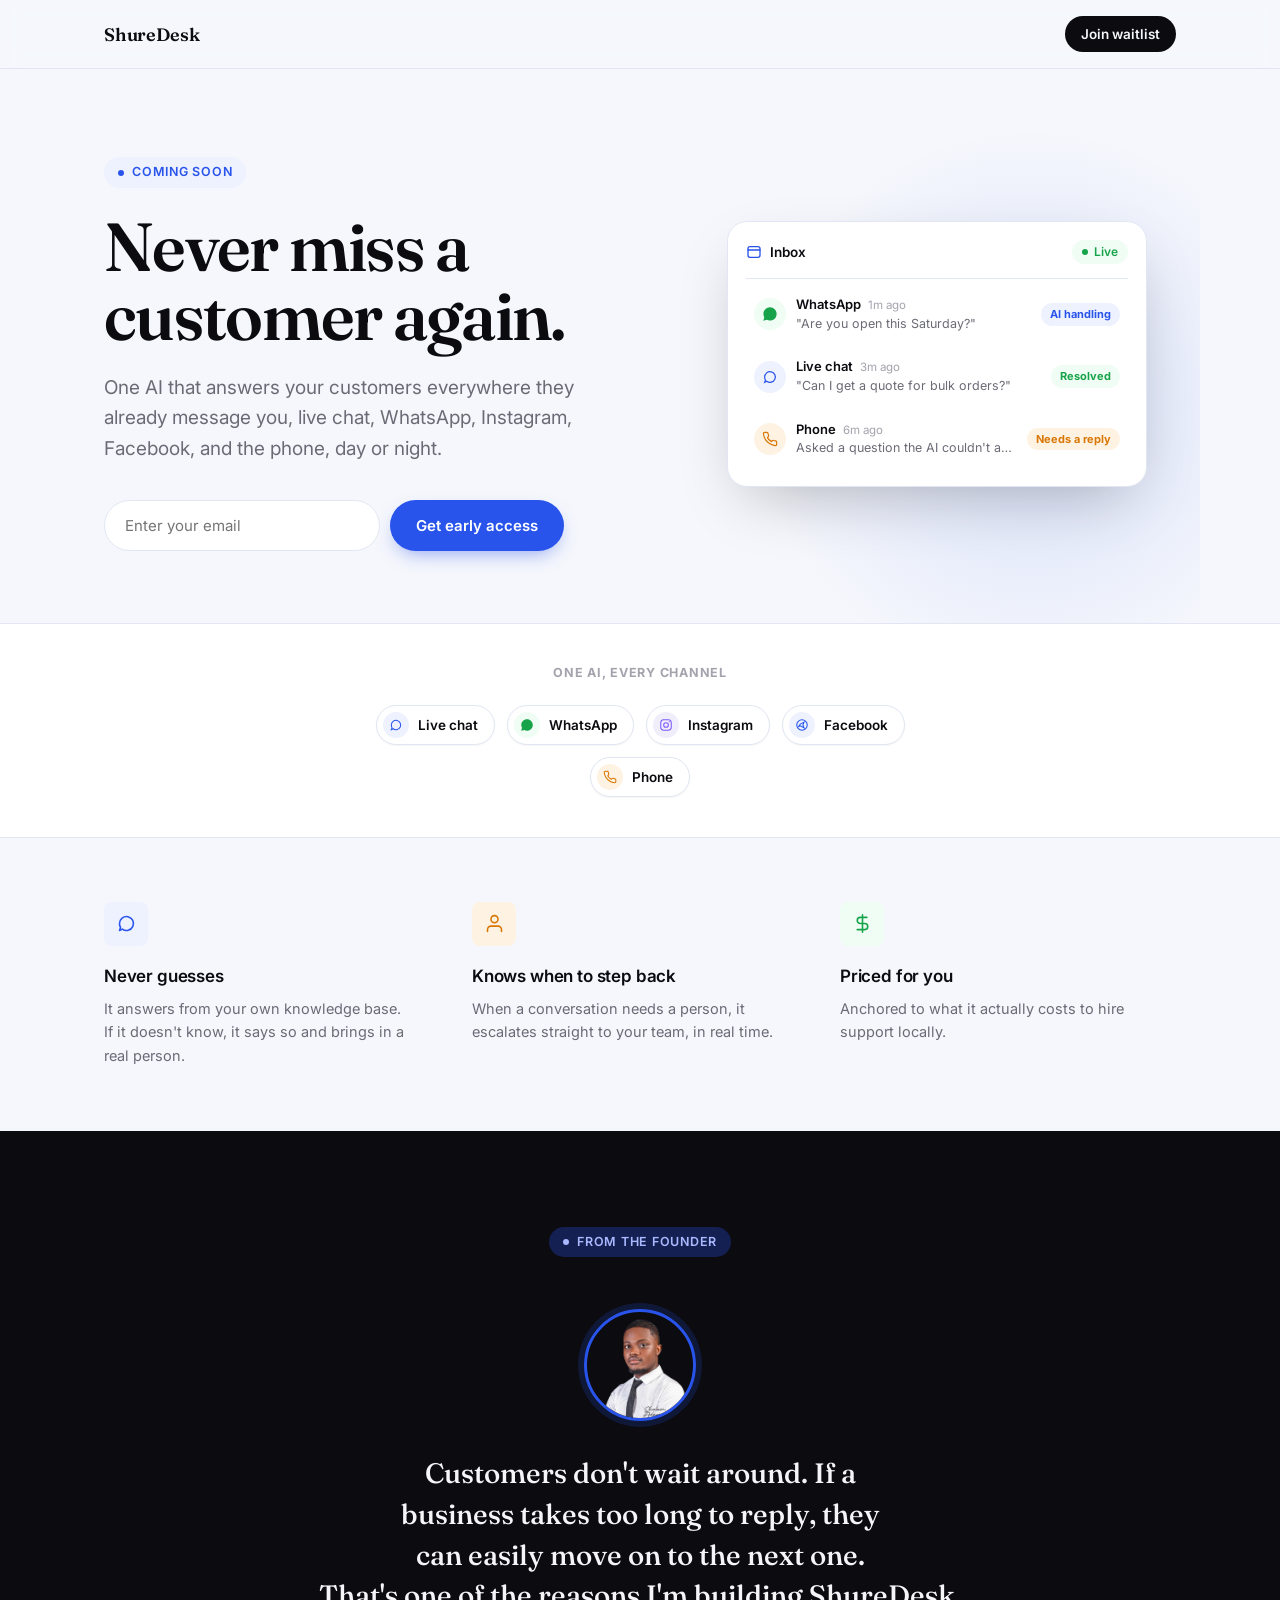
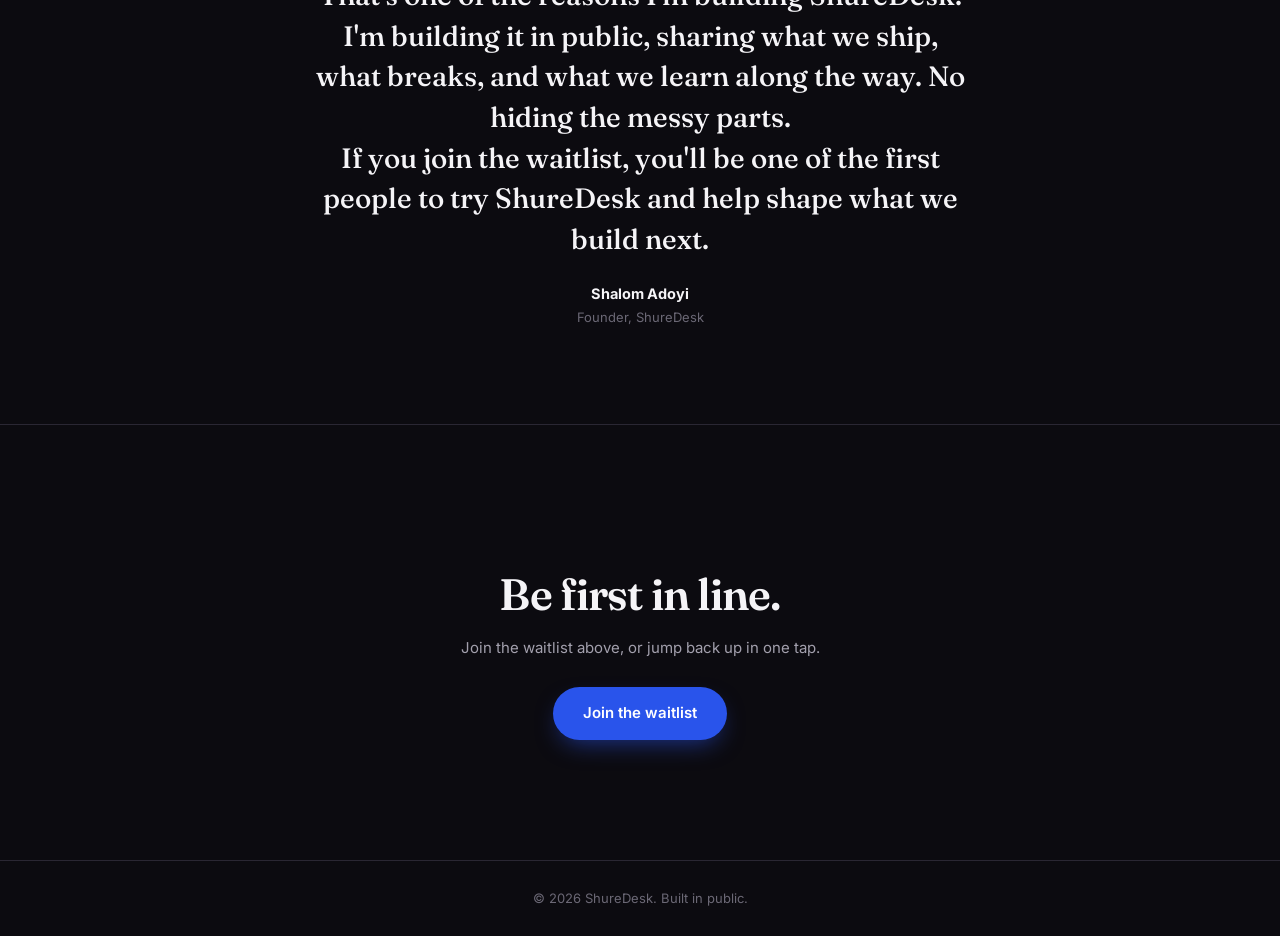
==== commit 6508fa43: "Update on founder comment" ====
--- a/index.html
+++ b/index.html
@@ -163,10 +163,14 @@
             <img src="assets/founder.png" alt="Shalom Adoyi, founder of ShureDesk" class="founder-photo" />
           </div>
           <p class="founder-quote font-display">
-            Customers don't wait. One slow reply and they're already talking to your
-            competitor. I'm building ShureDesk to fix that, in public, on every platform,
-            shipped features and real failures, all of it. Join the waitlist and you're not
-            just early. You're first to test it, first to shape it.
+            Customers don't wait around. If a business takes too long to reply, they can easily move on to the next one.
+
+            <br>That's one of the reasons I'm building ShureDesk.
+
+            <br>I'm building it in public, sharing what we ship, what breaks, and what we learn along the way. No hiding the messy parts.
+
+             <br>If you join the waitlist, you'll be one of the first people to try ShureDesk and help shape what we build next.
+
           </p>
           <p class="founder-name">Shalom Adoyi</p>
           <p class="founder-title">Founder, ShureDesk</p>
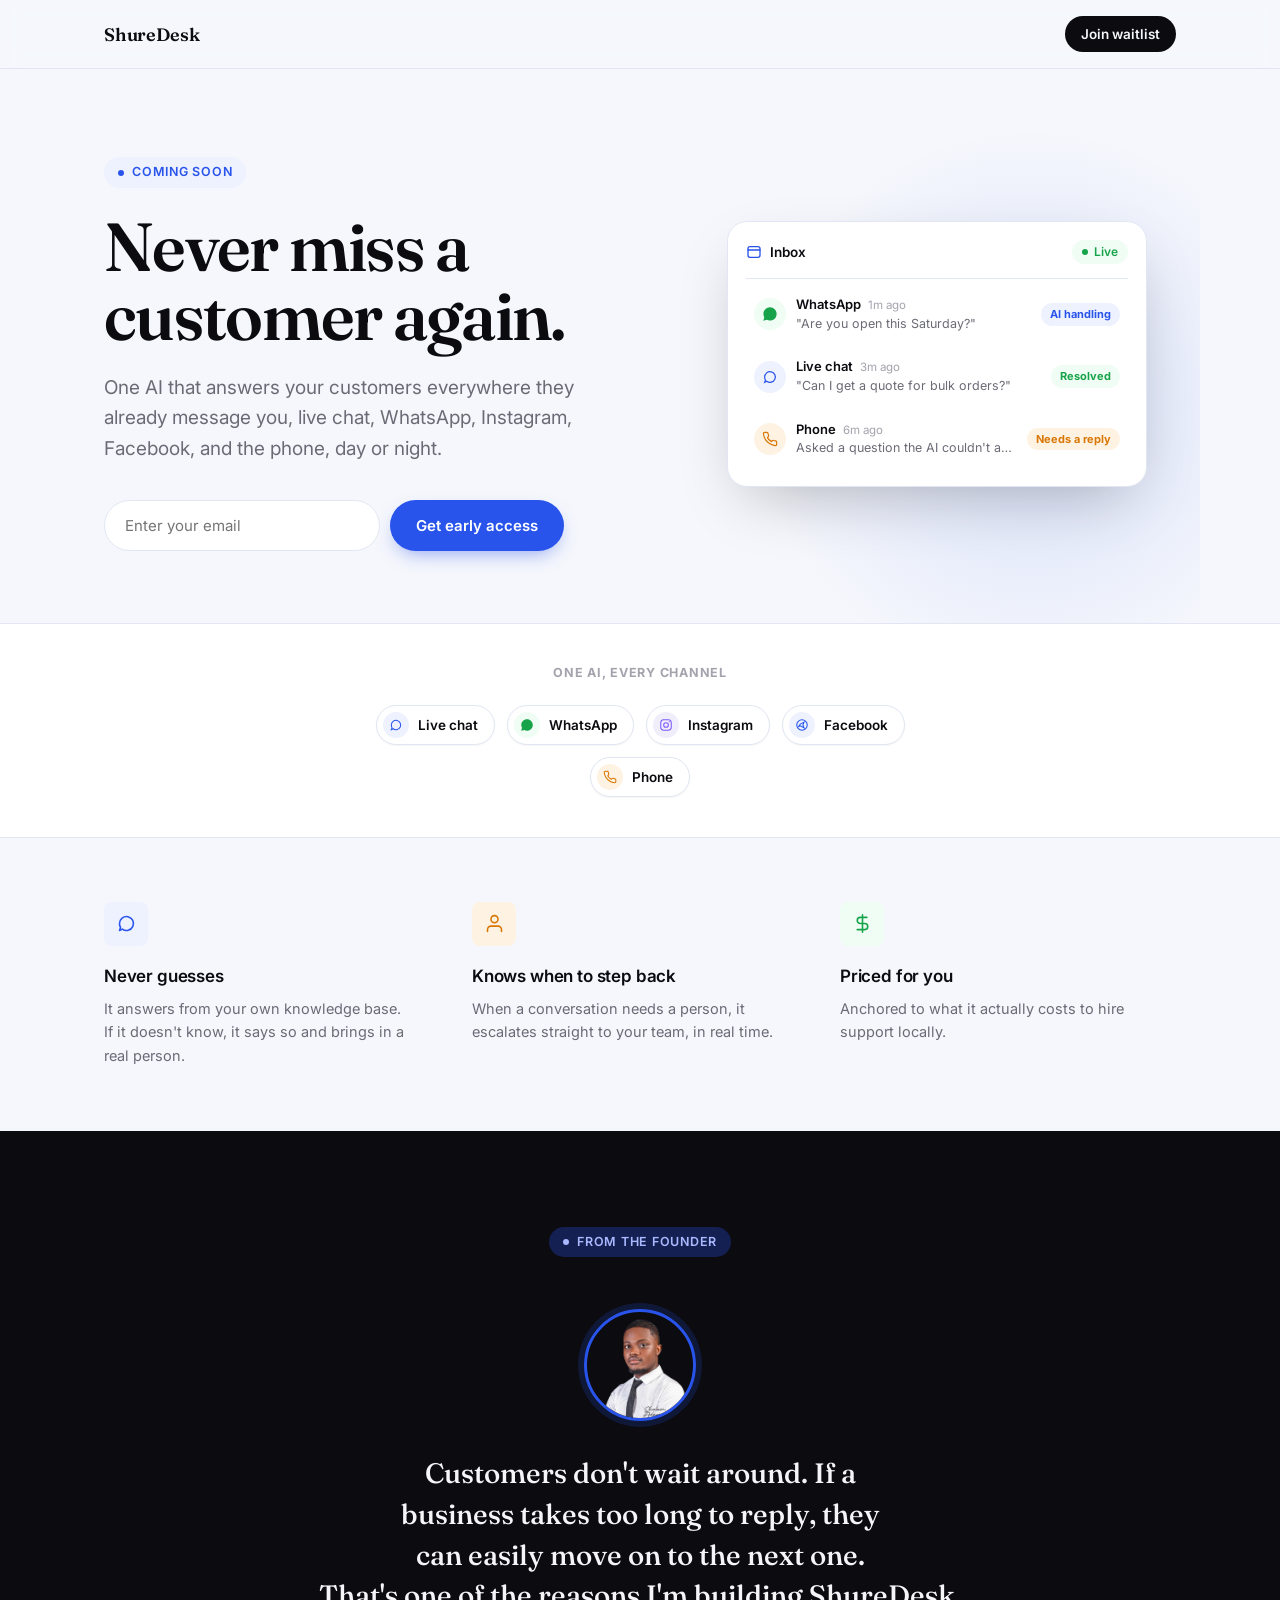
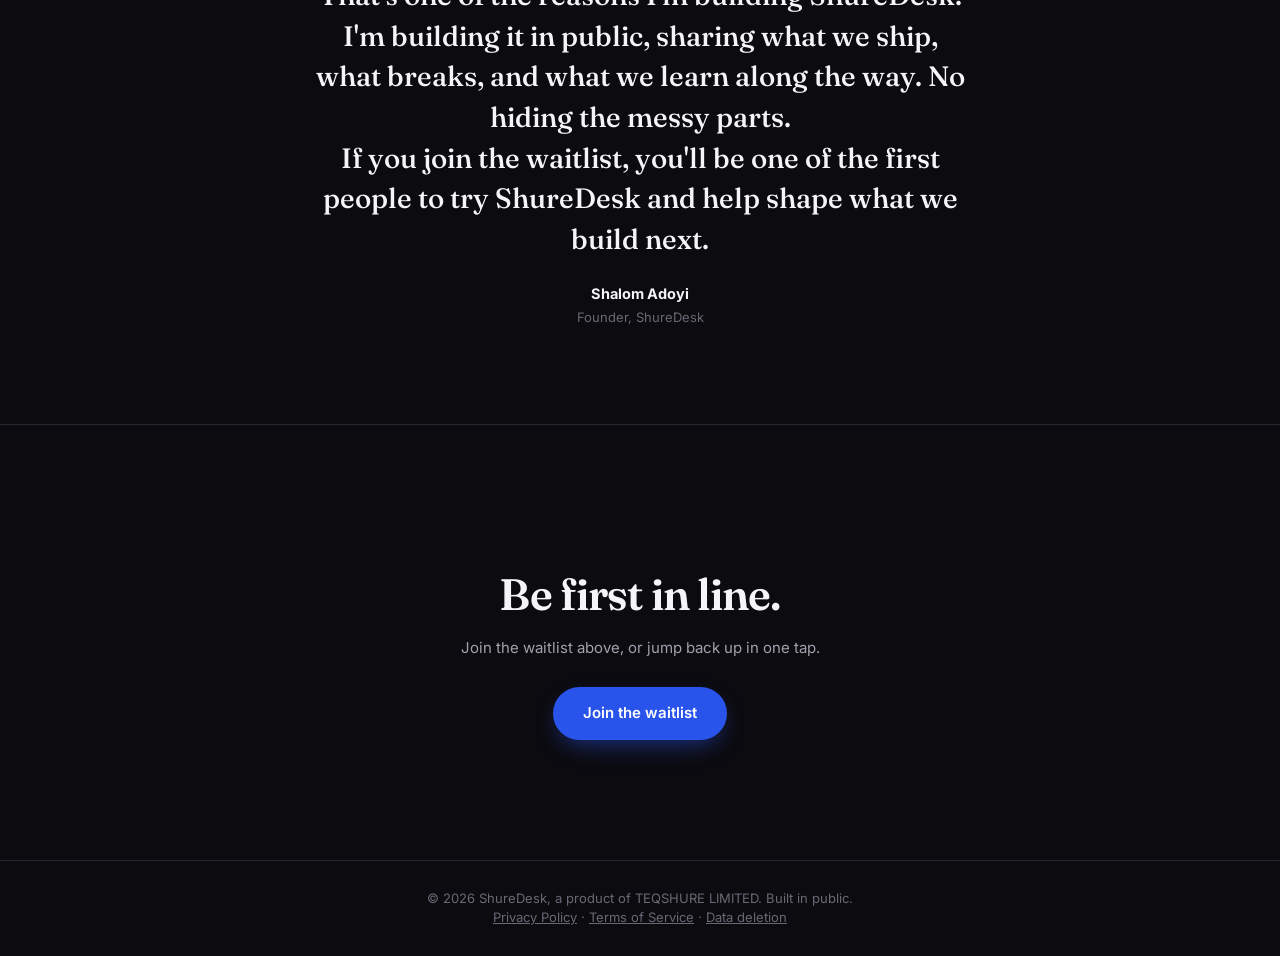
==== commit a7c4c28a: "Add privacy, terms and data deletion pages for Meta app review Static pages served at /privacy, /ter" ====
--- a/index.html
+++ b/index.html
@@ -188,7 +188,12 @@
     </main>
 
     <footer class="footer-dark">
-      <div class="wrap">&copy; <span id="year"></span> ShureDesk. Built in public.</div>
+      <div class="wrap">
+        &copy; <span id="year"></span> ShureDesk, a product of TEQSHURE LIMITED. Built in public.
+        <br />
+        <a href="/privacy">Privacy Policy</a> &middot; <a href="/terms">Terms of Service</a> &middot;
+        <a href="/data-deletion">Data deletion</a>
+      </div>
     </footer>
 
     <script src="script.js"></script>
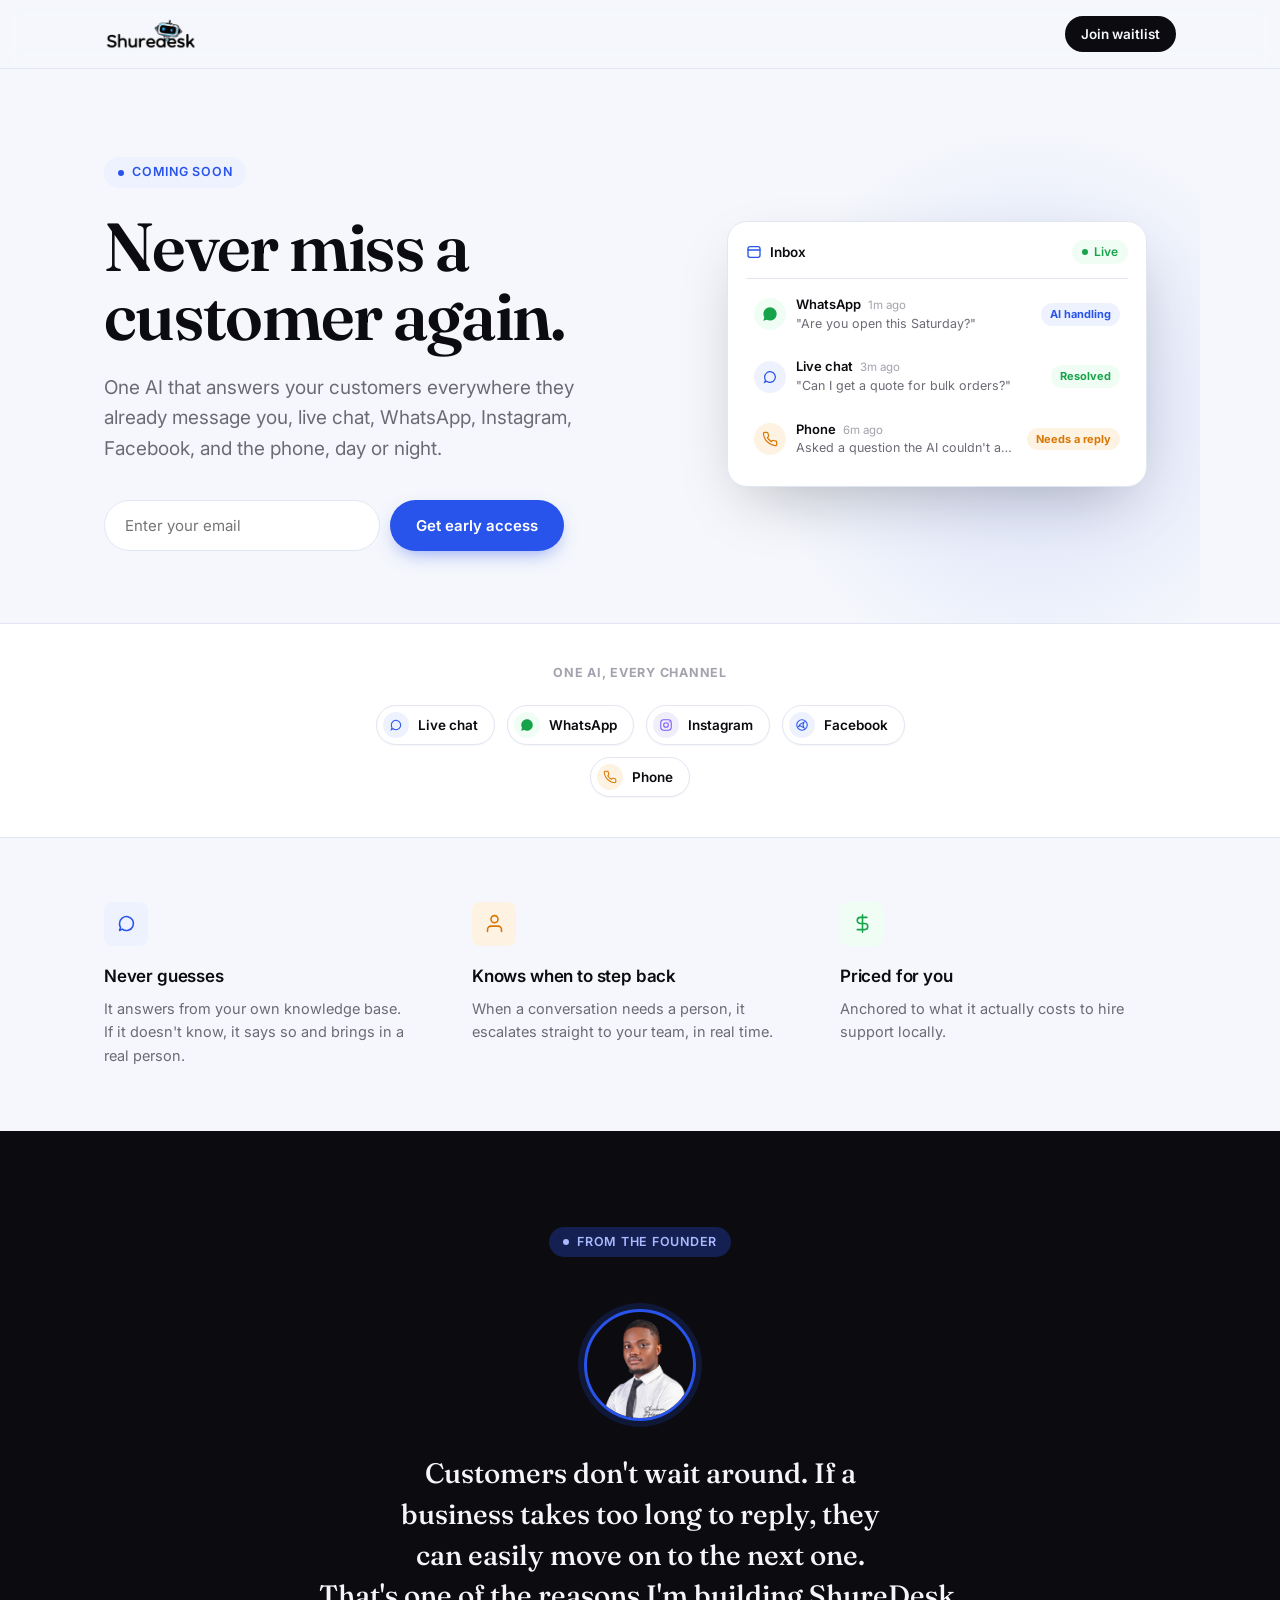
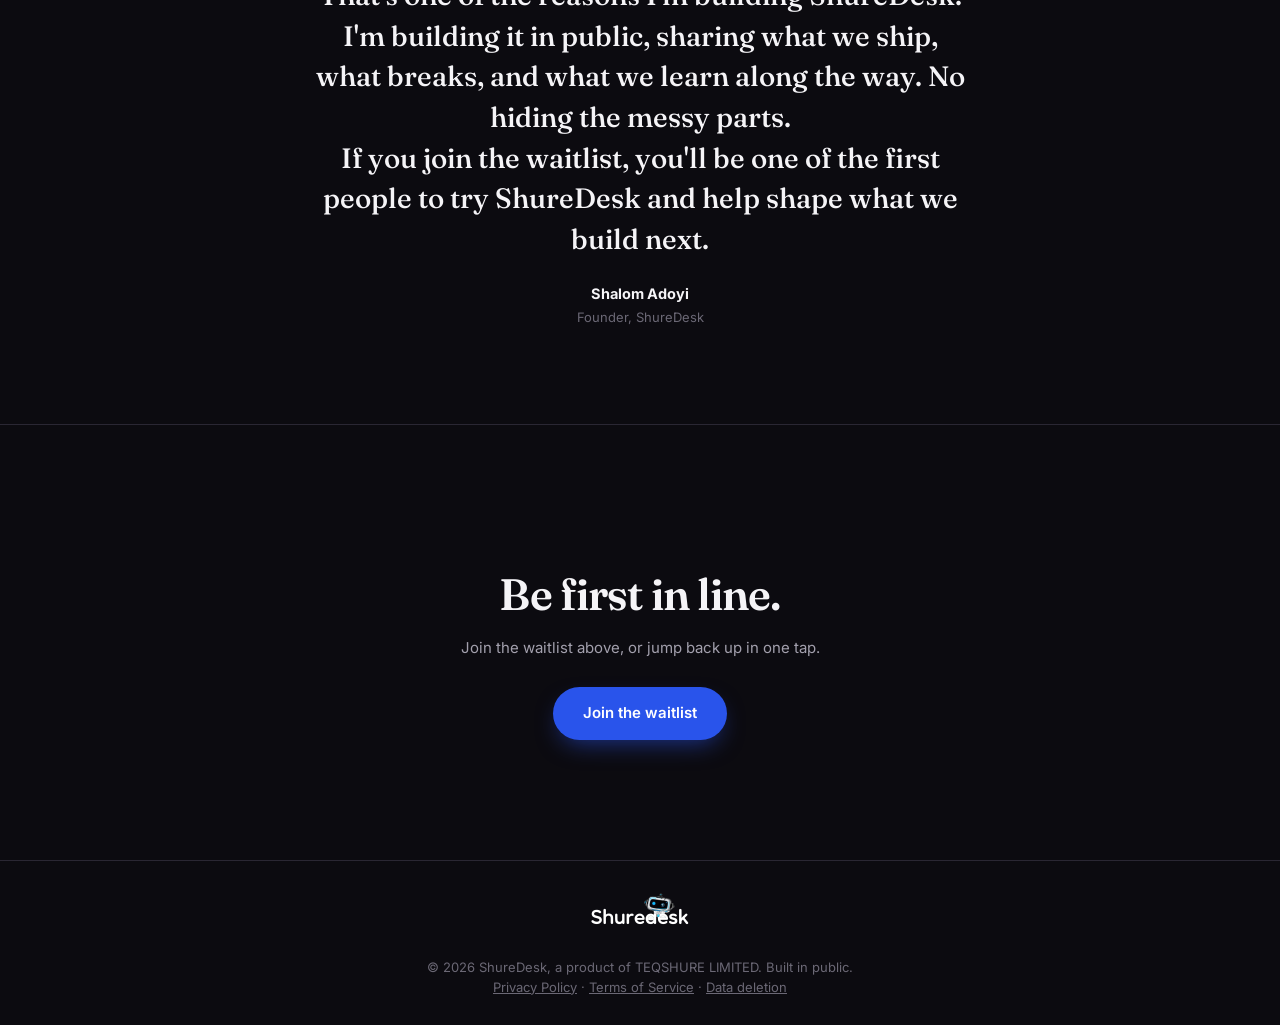
==== commit fedf5c75: "Add the ShureDesk logo and a share image Transparent logo for light surfaces, an inverted white vers" ====
--- a/index.html
+++ b/index.html
@@ -8,6 +8,14 @@
       name="description"
       content="ShureDesk is one AI that answers your customers everywhere they already message you: live chat, WhatsApp, Instagram, Facebook, and the phone. Join the waitlist."
     />
+    <meta property="og:type" content="website" />
+    <meta property="og:site_name" content="ShureDesk" />
+    <meta property="og:title" content="ShureDesk: Never miss a customer again" />
+    <meta property="og:description" content="One AI that answers your customers on live chat, WhatsApp, Instagram, Facebook and the phone. Join the waitlist." />
+    <meta property="og:url" content="https://shuredesk.pages.dev/" />
+    <meta property="og:image" content="https://shuredesk.pages.dev/assets/og-image.png" />
+    <meta name="twitter:card" content="summary_large_image" />
+    <meta name="twitter:image" content="https://shuredesk.pages.dev/assets/og-image.png" />
     <link rel="preconnect" href="https://fonts.googleapis.com" />
     <link rel="preconnect" href="https://fonts.gstatic.com" crossorigin />
     <link
@@ -19,7 +27,7 @@
   <body>
     <nav class="nav">
       <div class="wrap nav-inner">
-        <span class="wordmark font-display">ShureDesk</span>
+        <a href="/" class="wordmark-link" aria-label="ShureDesk home"><img src="/assets/logo-light.png" alt="ShureDesk" class="logo" width="94" height="36" /></a>
         <a href="#signup" class="nav-cta">Join waitlist</a>
       </div>
     </nav>
@@ -189,6 +197,8 @@
 
     <footer class="footer-dark">
       <div class="wrap">
+        <img src="/assets/logo-dark.png" alt="ShureDesk" class="footer-logo" width="104" height="40" />
+        <br />
         &copy; <span id="year"></span> ShureDesk, a product of TEQSHURE LIMITED. Built in public.
         <br />
         <a href="/privacy">Privacy Policy</a> &middot; <a href="/terms">Terms of Service</a> &middot;
--- a/styles.css
+++ b/styles.css
@@ -772,3 +772,21 @@
     transform: translateY(0);
   }
 }
+
+/* ---------- Logo ---------- */
+.wordmark-link {
+  display: inline-flex;
+  align-items: center;
+}
+
+.logo {
+  height: 36px;
+  width: auto;
+  display: block;
+}
+
+.footer-logo {
+  height: 40px;
+  width: auto;
+  margin: 0 auto 10px;
+}
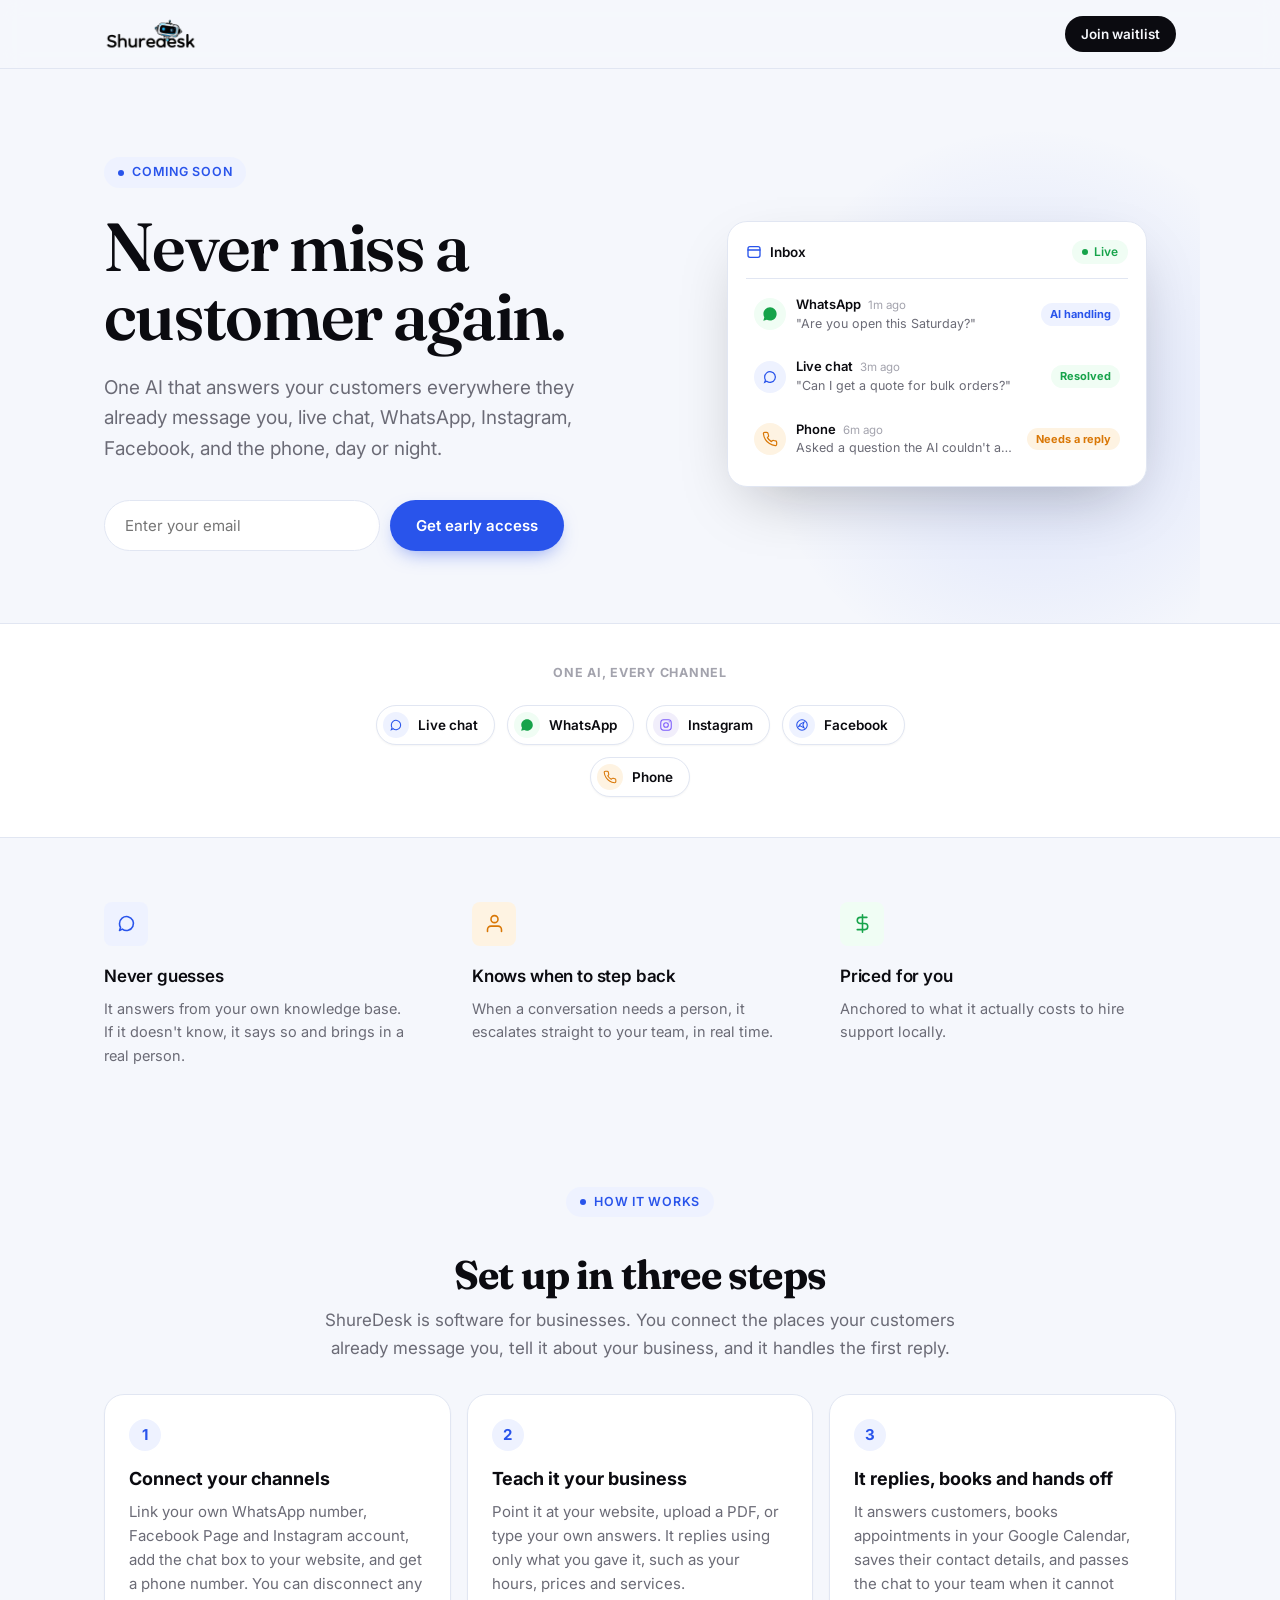
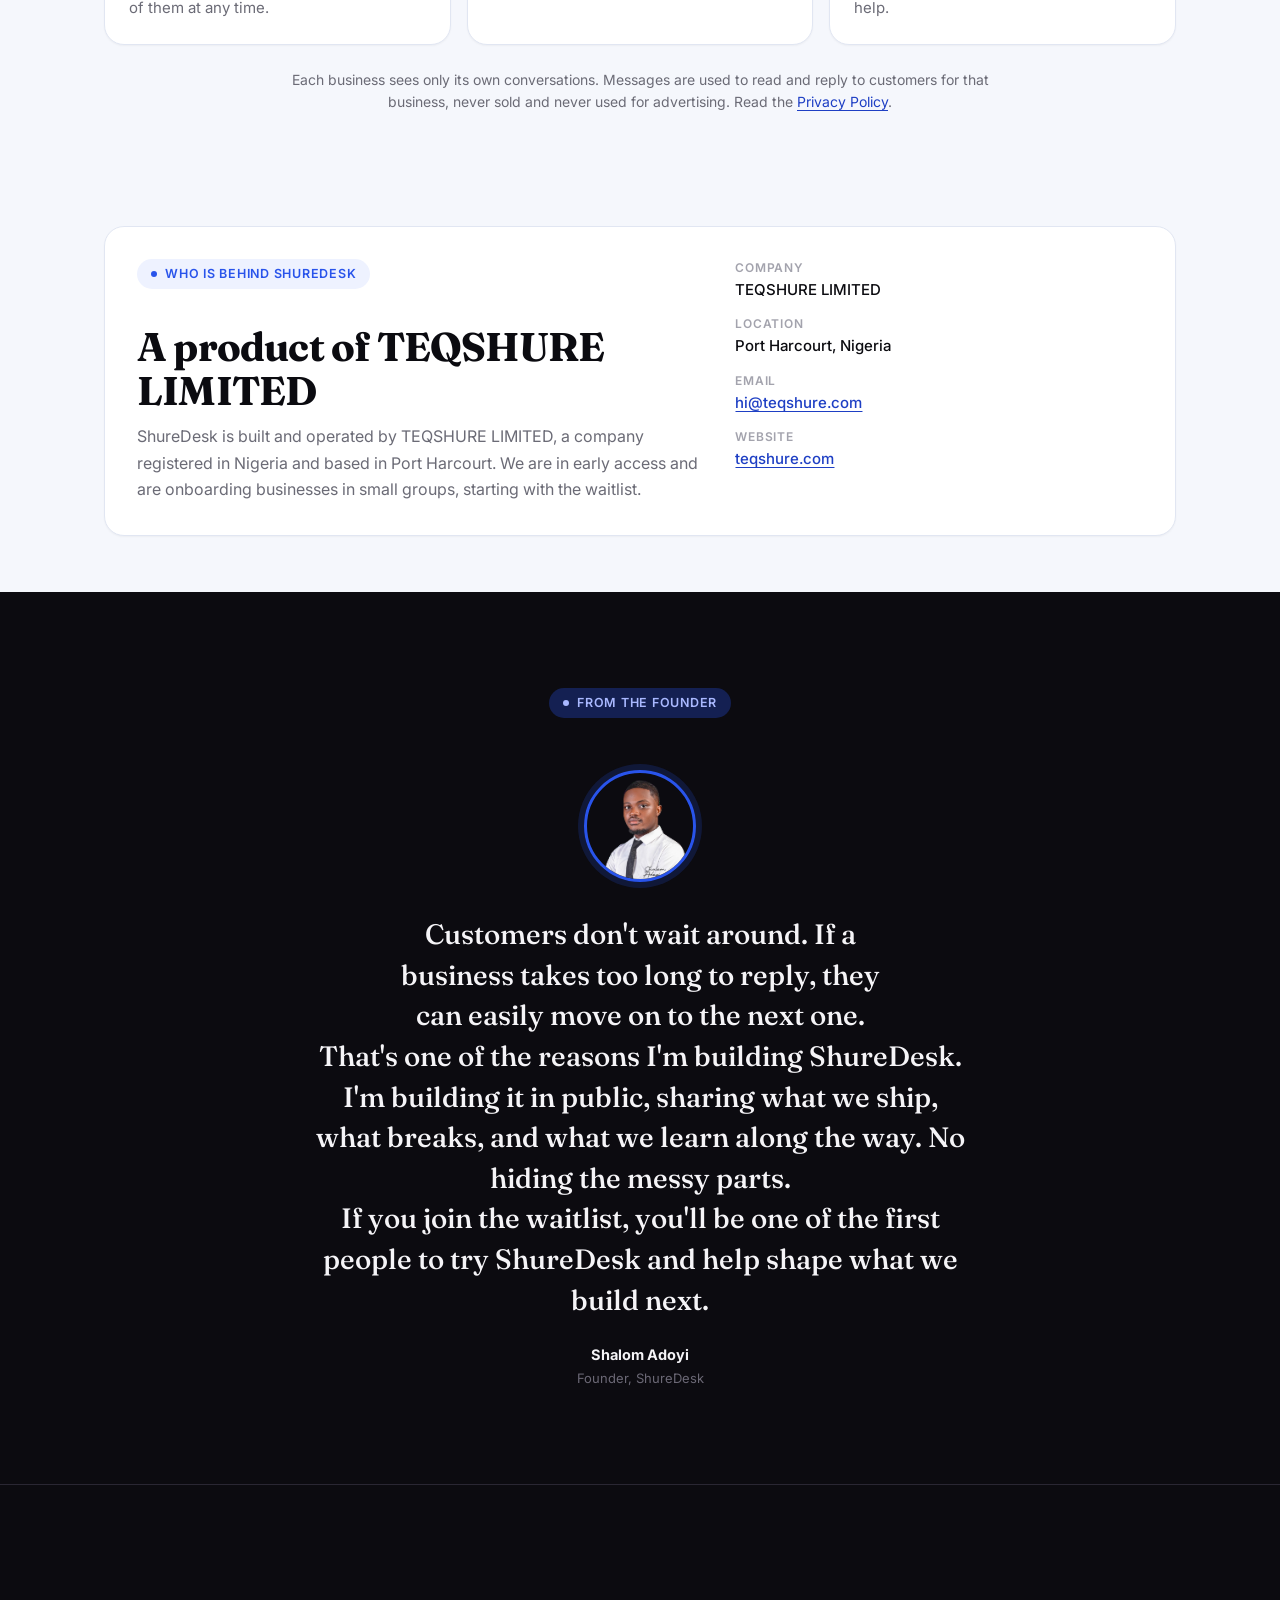
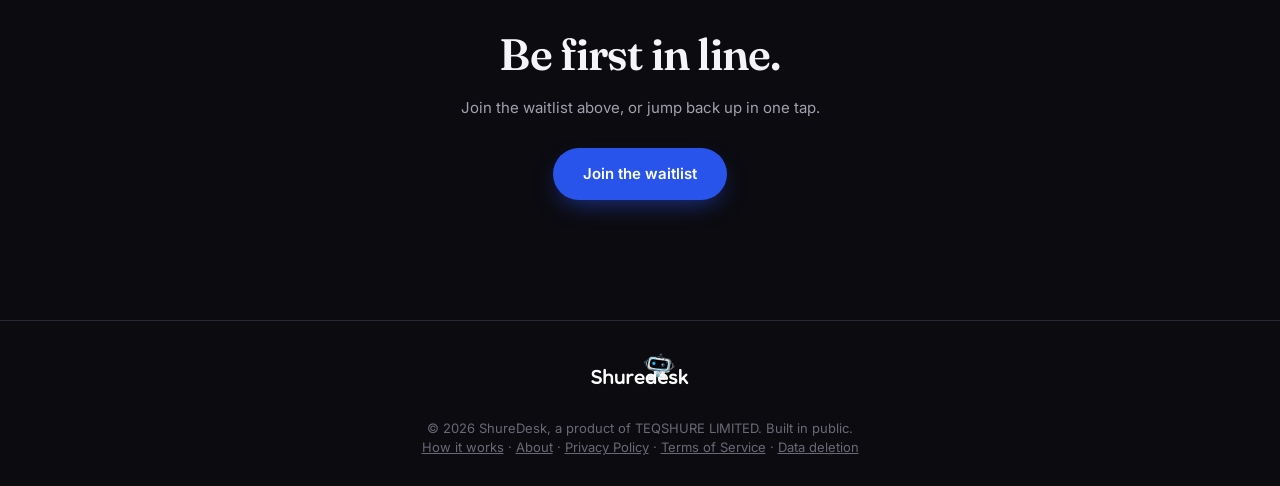
==== commit 16615340: "Add How it works and About sections to the waitlist page Three-step explanation of the service, a da" ====
--- a/index.html
+++ b/index.html
@@ -16,6 +16,10 @@
     <meta property="og:image" content="https://shuredesk.pages.dev/assets/og-image.png" />
     <meta name="twitter:card" content="summary_large_image" />
     <meta name="twitter:image" content="https://shuredesk.pages.dev/assets/og-image.png" />
+    <link rel="icon" href="/favicon.ico" sizes="32x32" />
+    <link rel="icon" type="image/png" href="/assets/favicon-32.png" sizes="32x32" />
+    <link rel="icon" type="image/png" href="/assets/icon-192.png" sizes="192x192" />
+    <link rel="apple-touch-icon" href="/assets/apple-touch-icon.png" />
     <link rel="preconnect" href="https://fonts.googleapis.com" />
     <link rel="preconnect" href="https://fonts.gstatic.com" crossorigin />
     <link
@@ -163,6 +167,69 @@
         </div>
       </section>
 
+      <!-- ============ HOW IT WORKS ============ -->
+      <section class="wrap info-section" id="how-it-works">
+        <div class="info-head reveal">
+          <span class="eyebrow"><span class="eyebrow-dot"></span>How it works</span>
+          <h2 class="font-display">Set up in three steps</h2>
+          <p class="info-sub">
+            ShureDesk is software for businesses. You connect the places your customers already message you,
+            tell it about your business, and it handles the first reply.
+          </p>
+        </div>
+        <ol class="step-grid">
+          <li class="step-card reveal">
+            <span class="step-num">1</span>
+            <h3>Connect your channels</h3>
+            <p>
+              Link your own WhatsApp number, Facebook Page and Instagram account, add the chat box to your website,
+              and get a phone number. You can disconnect any of them at any time.
+            </p>
+          </li>
+          <li class="step-card reveal reveal-delay-1">
+            <span class="step-num">2</span>
+            <h3>Teach it your business</h3>
+            <p>
+              Point it at your website, upload a PDF, or type your own answers. It replies using only what you gave
+              it, such as your hours, prices and services.
+            </p>
+          </li>
+          <li class="step-card reveal reveal-delay-2">
+            <span class="step-num">3</span>
+            <h3>It replies, books and hands off</h3>
+            <p>
+              It answers customers, books appointments in your Google Calendar, saves their contact details, and
+              passes the chat to your team when it cannot help.
+            </p>
+          </li>
+        </ol>
+        <p class="info-note reveal">
+          Each business sees only its own conversations. Messages are used to read and reply to customers for that
+          business, never sold and never used for advertising. Read the <a href="/privacy">Privacy Policy</a>.
+        </p>
+      </section>
+
+      <!-- ============ ABOUT ============ -->
+      <section class="wrap info-section" id="about">
+        <div class="about-card reveal">
+          <div class="about-main">
+            <span class="eyebrow"><span class="eyebrow-dot"></span>Who is behind ShureDesk</span>
+            <h2 class="font-display">A product of TEQSHURE LIMITED</h2>
+            <p>
+              ShureDesk is built and operated by TEQSHURE LIMITED, a company registered in Nigeria and based in Port
+              Harcourt. We are in early access and are onboarding businesses in small groups, starting with the
+              waitlist.
+            </p>
+          </div>
+          <dl class="about-facts">
+            <div><dt>Company</dt><dd>TEQSHURE LIMITED</dd></div>
+            <div><dt>Location</dt><dd>Port Harcourt, Nigeria</dd></div>
+            <div><dt>Email</dt><dd><a href="mailto:hi@teqshure.com">hi@teqshure.com</a></dd></div>
+            <div><dt>Website</dt><dd><a href="https://teqshure.com">teqshure.com</a></dd></div>
+          </dl>
+        </div>
+      </section>
+
       <!-- ============ FOUNDER'S NOTE (dark spotlight) ============ -->
       <section class="founder-section">
         <div class="wrap founder-note reveal">
@@ -201,6 +268,7 @@
         <br />
         &copy; <span id="year"></span> ShureDesk, a product of TEQSHURE LIMITED. Built in public.
         <br />
+        <a href="#how-it-works">How it works</a> &middot; <a href="#about">About</a> &middot;
         <a href="/privacy">Privacy Policy</a> &middot; <a href="/terms">Terms of Service</a> &middot;
         <a href="/data-deletion">Data deletion</a>
       </div>
--- a/styles.css
+++ b/styles.css
@@ -790,3 +790,137 @@
   width: auto;
   margin: 0 auto 10px;
 }
+
+/* ---------- How it works + About ---------- */
+.info-section {
+  padding-block: 56px;
+}
+
+.info-head {
+  max-width: 640px;
+  margin: 0 auto 32px;
+  text-align: center;
+}
+
+.info-head h2,
+.about-main h2 {
+  font-size: clamp(28px, 4.6vw, 40px);
+  line-height: 1.1;
+  letter-spacing: -0.02em;
+  margin: 12px 0 10px;
+}
+
+.info-sub {
+  color: var(--ink-soft);
+  font-size: 17px;
+  line-height: 1.6;
+  margin: 0;
+}
+
+.step-grid {
+  list-style: none;
+  margin: 0;
+  padding: 0;
+  display: grid;
+  gap: 16px;
+  grid-template-columns: repeat(3, minmax(0, 1fr));
+}
+
+.step-card {
+  background: var(--surface);
+  border: 1px solid var(--border);
+  border-radius: var(--radius-lg);
+  padding: 24px;
+  box-shadow: var(--shadow-card);
+}
+
+.step-card h3 {
+  font-size: 18px;
+  margin: 14px 0 8px;
+}
+
+.step-card p {
+  color: var(--ink-soft);
+  font-size: 15px;
+  line-height: 1.6;
+  margin: 0;
+}
+
+.step-num {
+  display: inline-grid;
+  place-items: center;
+  width: 32px;
+  height: 32px;
+  border-radius: var(--radius-pill);
+  background: var(--primary-soft);
+  color: var(--primary);
+  font-weight: 700;
+  font-size: 15px;
+}
+
+.info-note {
+  max-width: 720px;
+  margin: 24px auto 0;
+  text-align: center;
+  color: var(--ink-soft);
+  font-size: 14px;
+  line-height: 1.6;
+}
+
+.info-note a,
+.about-facts a {
+  color: var(--primary-dark);
+  text-underline-offset: 3px;
+}
+
+.about-card {
+  display: grid;
+  gap: 28px;
+  grid-template-columns: minmax(0, 1.4fr) minmax(0, 1fr);
+  background: var(--surface);
+  border: 1px solid var(--border);
+  border-radius: var(--radius-lg);
+  padding: 32px;
+  box-shadow: var(--shadow-card);
+}
+
+.about-main p {
+  color: var(--ink-soft);
+  font-size: 16px;
+  line-height: 1.65;
+  margin: 0;
+}
+
+.about-facts {
+  margin: 0;
+  display: grid;
+  gap: 14px;
+  align-content: start;
+}
+
+.about-facts dt {
+  font-size: 12px;
+  font-weight: 600;
+  letter-spacing: 0.06em;
+  text-transform: uppercase;
+  color: var(--ink-faint);
+}
+
+.about-facts dd {
+  margin: 2px 0 0;
+  font-size: 15px;
+  font-weight: 500;
+}
+
+@media (max-width: 820px) {
+  .step-grid {
+    grid-template-columns: 1fr;
+  }
+  .about-card {
+    grid-template-columns: 1fr;
+    padding: 24px;
+  }
+  .info-section {
+    padding-block: 40px;
+  }
+}
